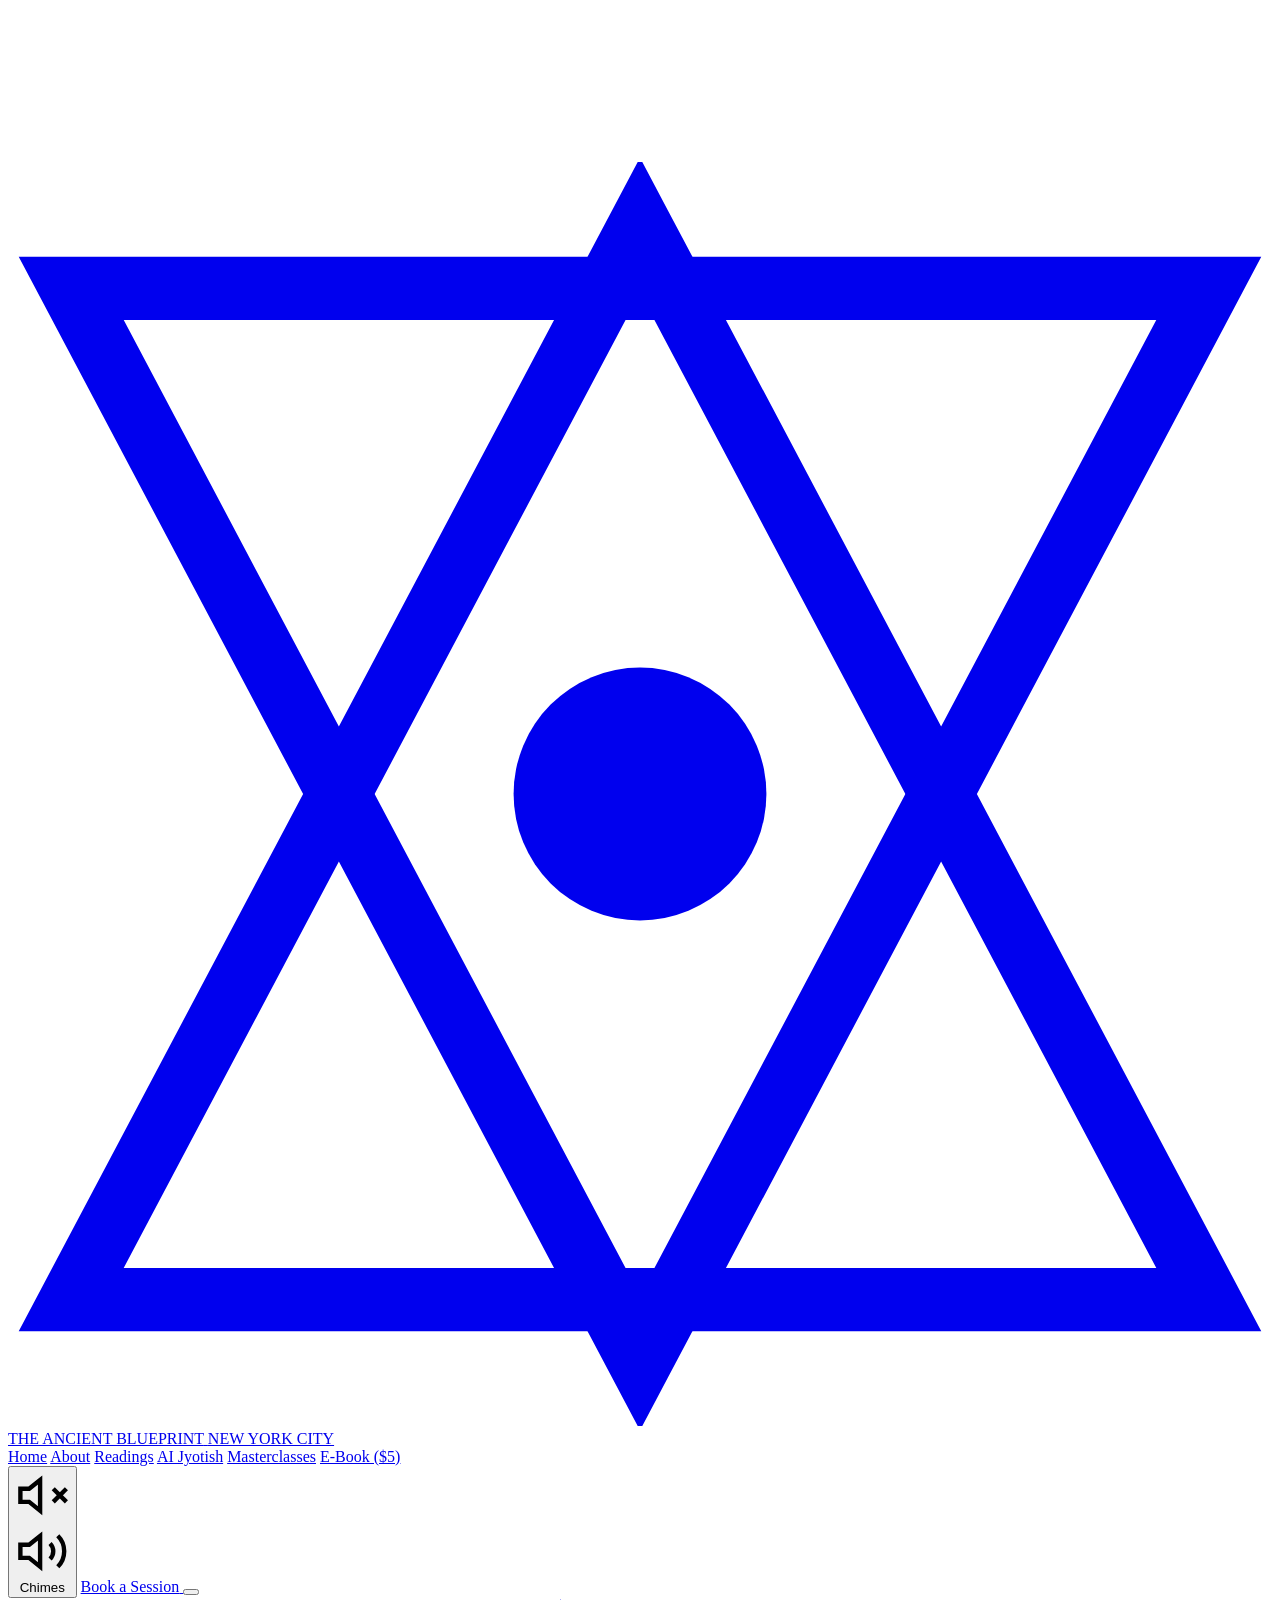
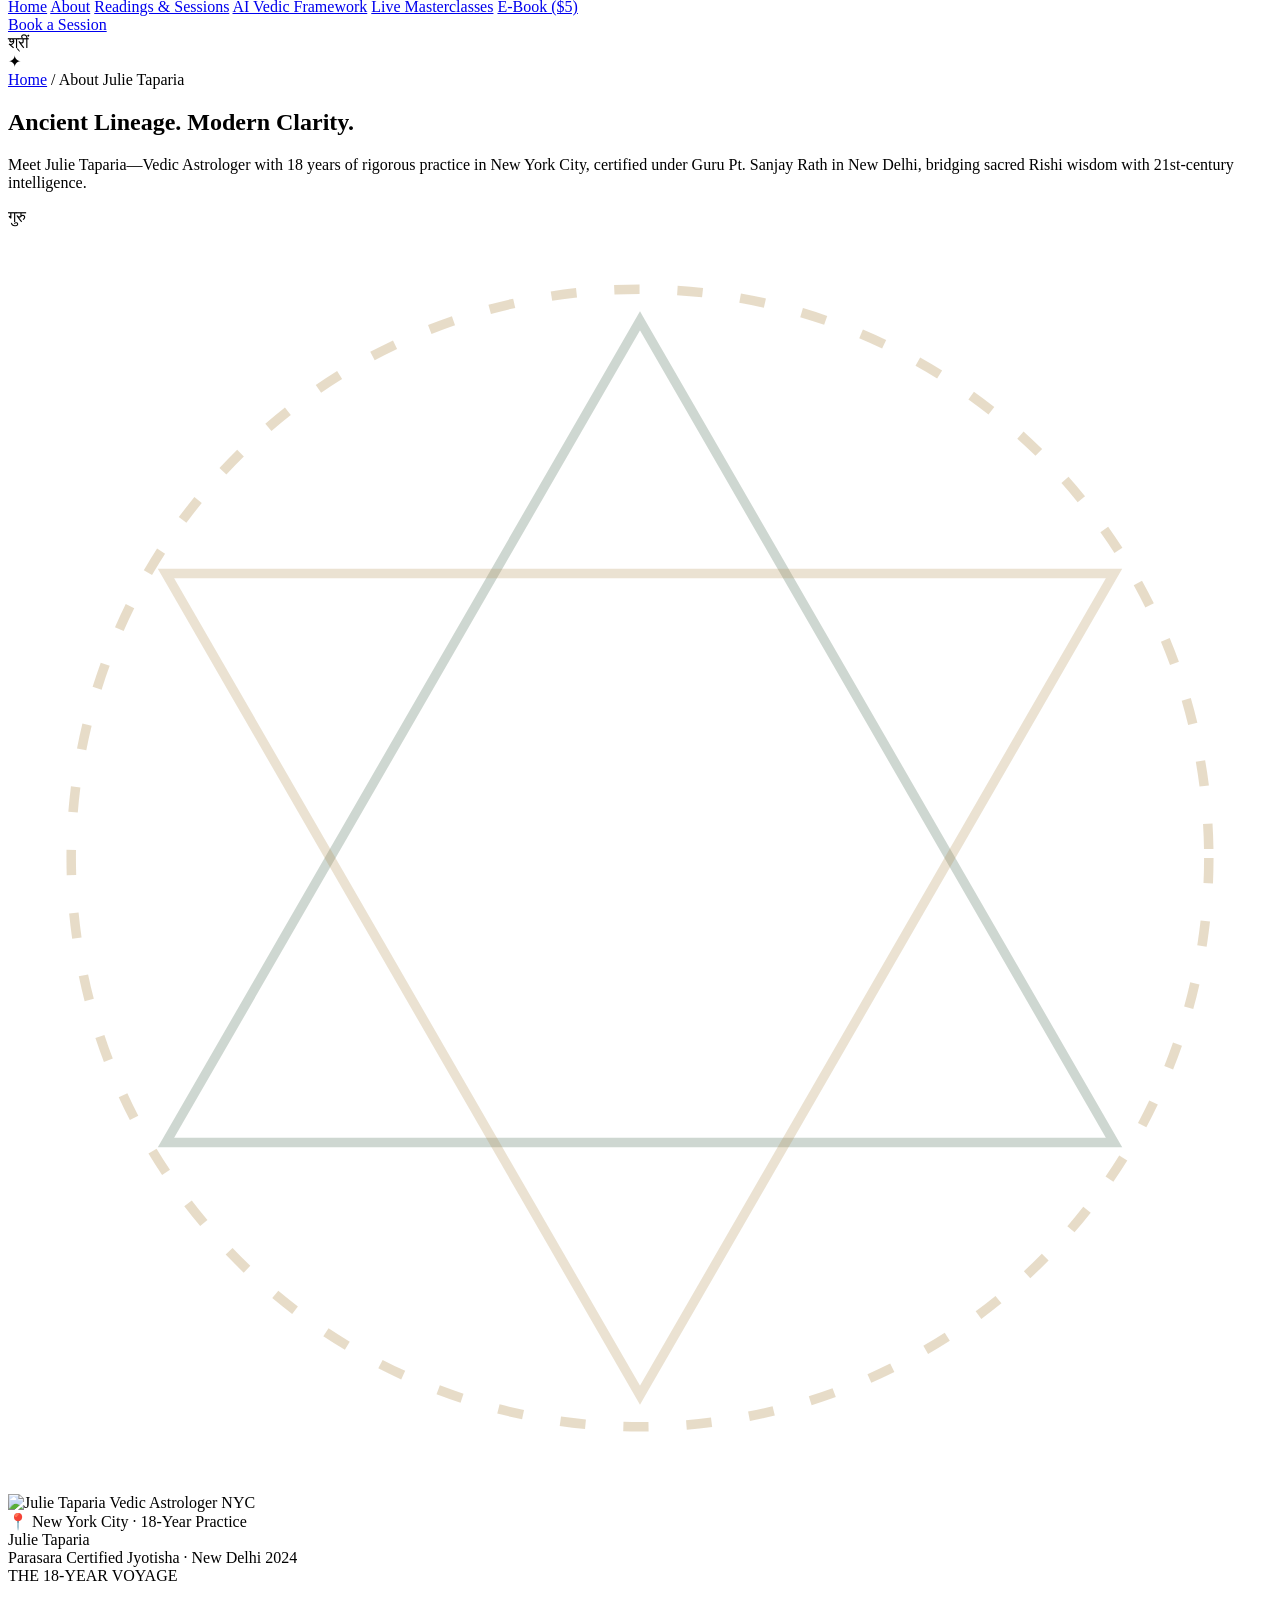
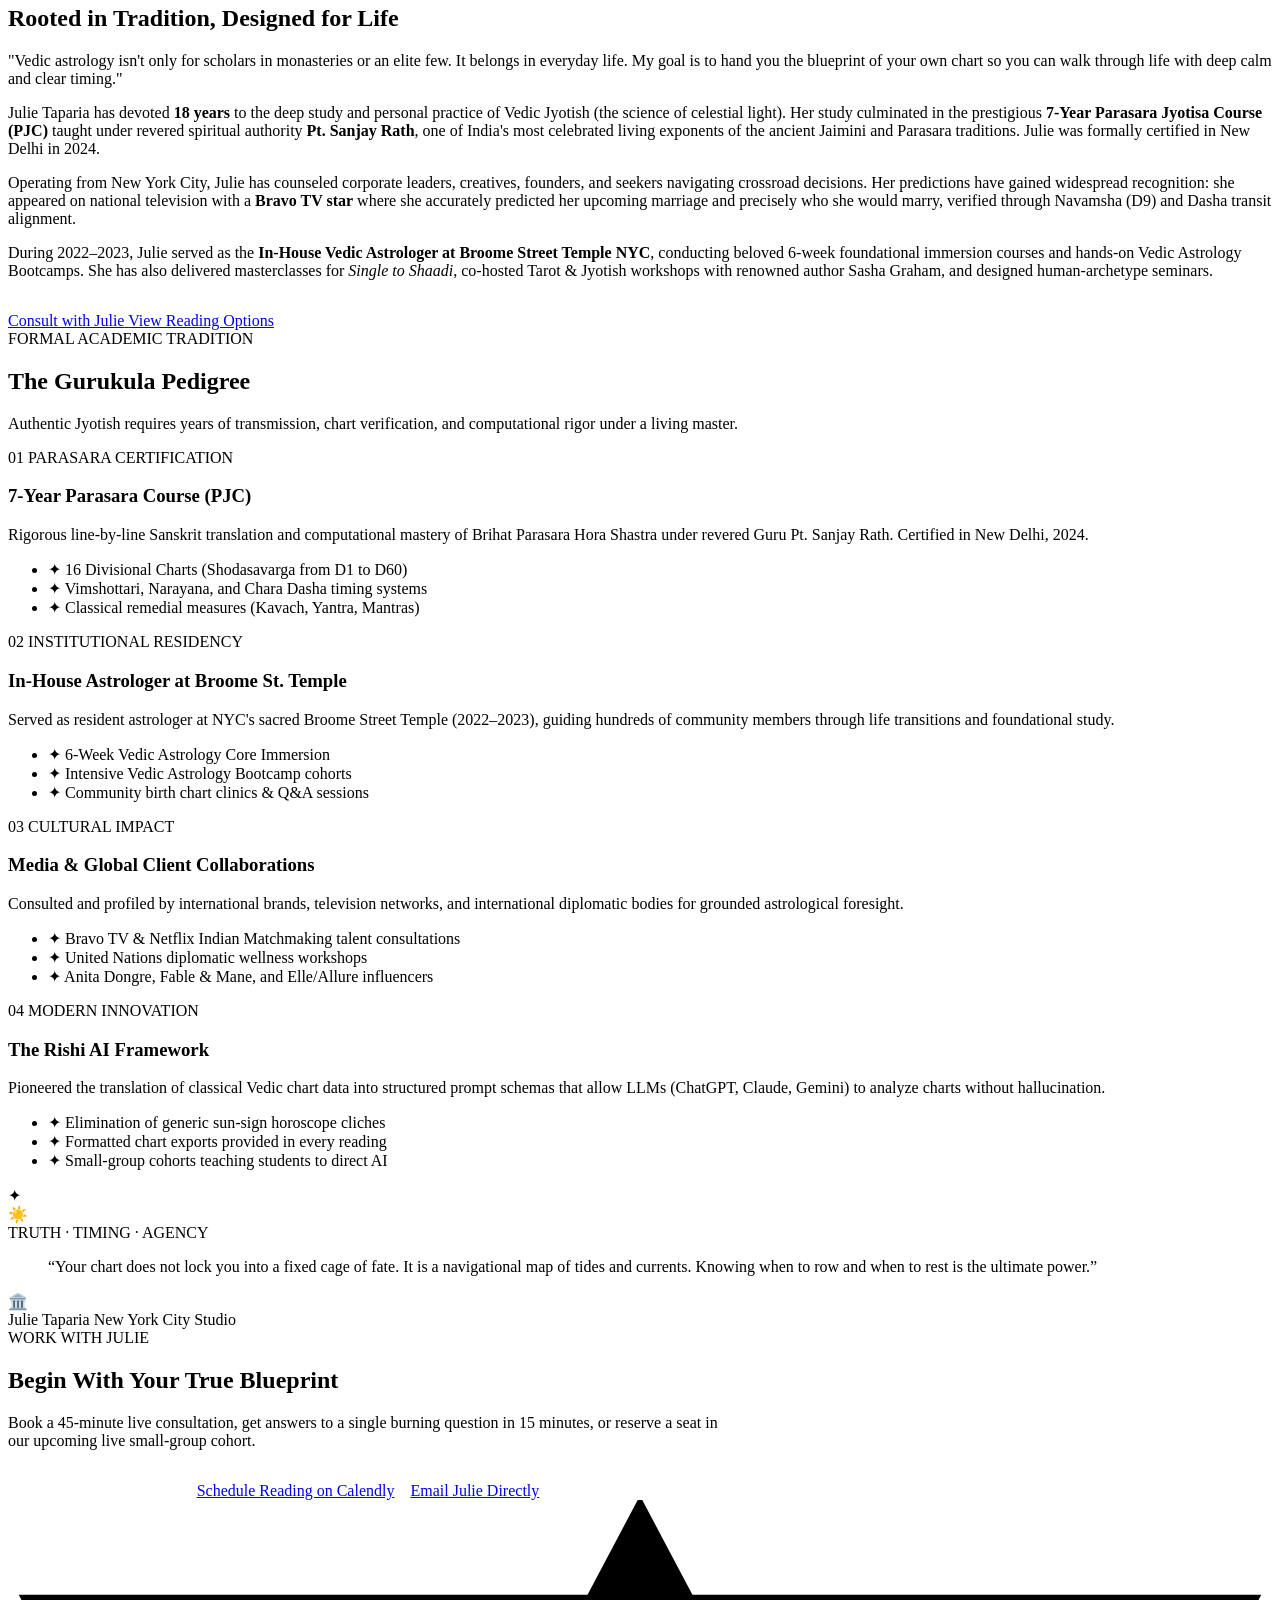
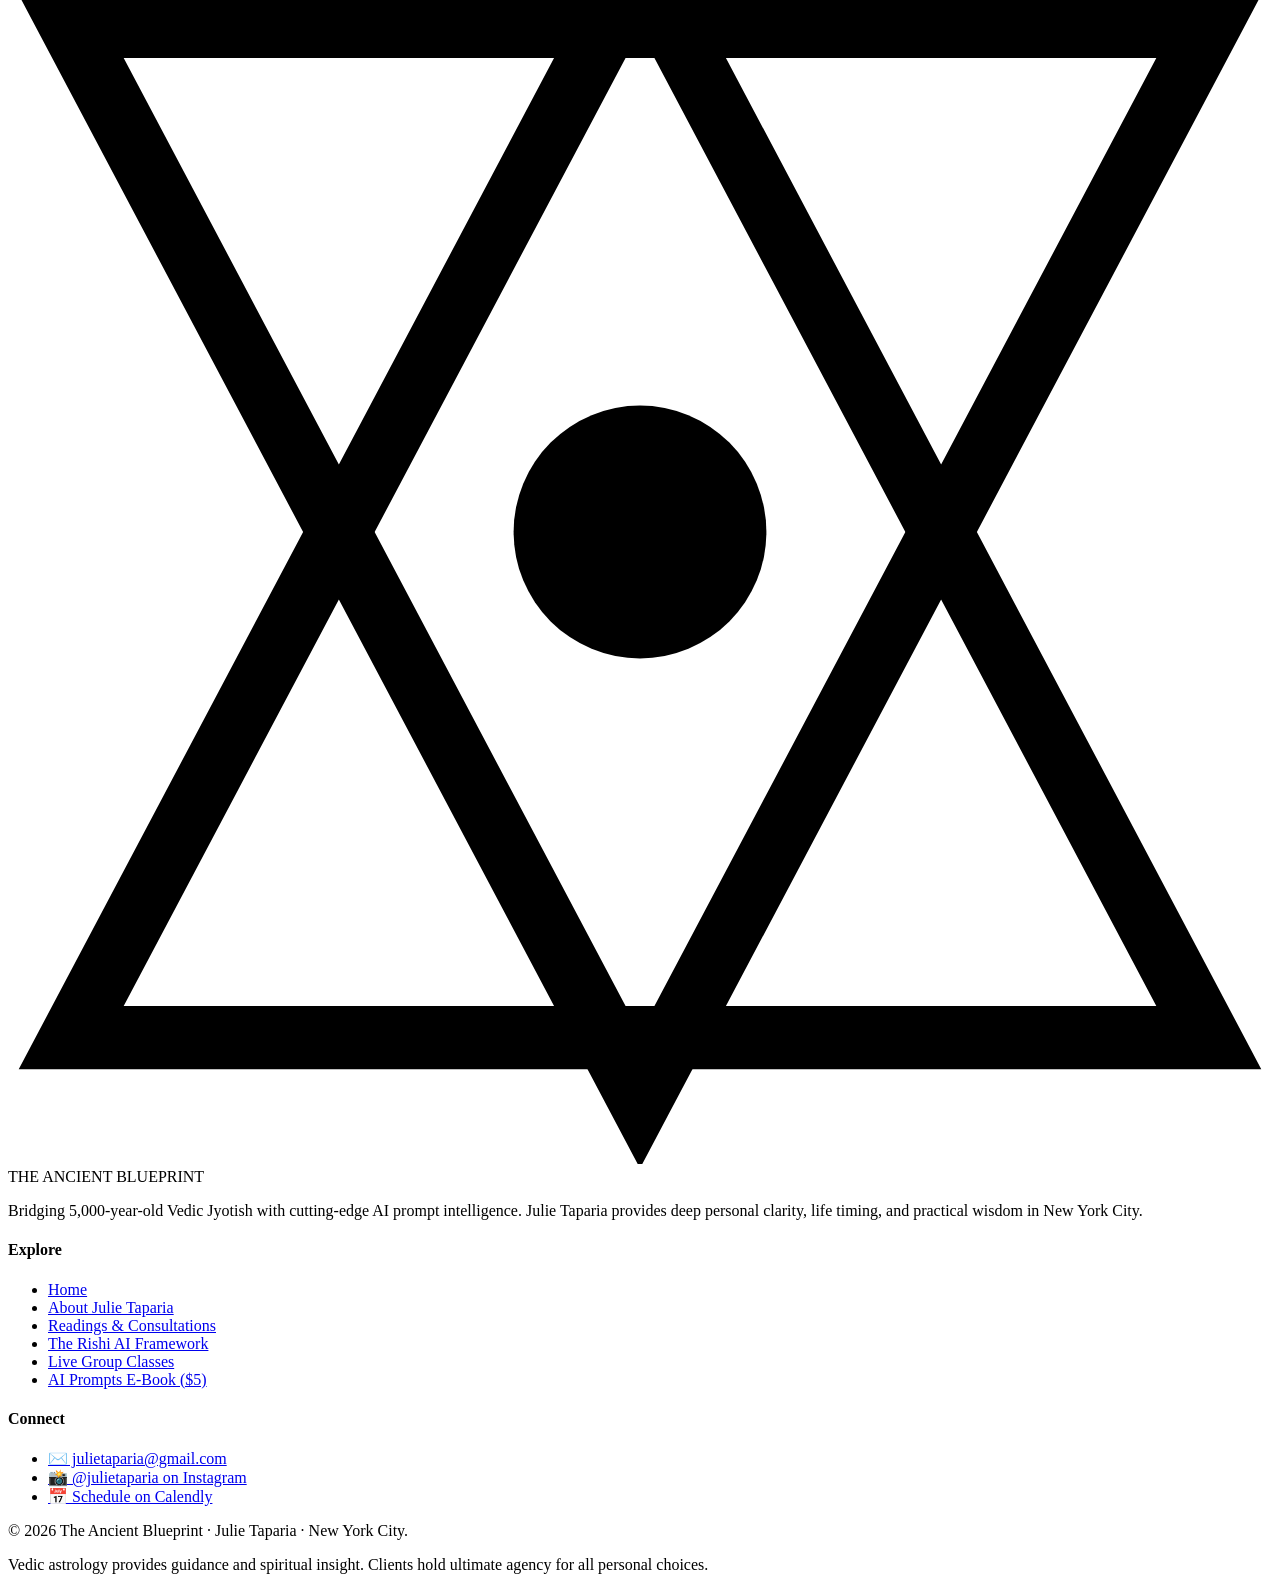
==== about.html @ 0a76c608 "Add files via upload" ====
<!DOCTYPE html>
<html lang="en" class="theme-light">
<head>
  <meta charset="UTF-8">
  <meta name="viewport" content="width=device-width, initial-scale=1.0">
  <title>About Julie Taparia | 18 Years of Vedic Astrology in NYC · The Ancient Blueprint</title>
  <meta name="description" content="Meet Julie Taparia, NYC Vedic Astrologer with 18 years of study, certified in Pt. Sanjay Rath's 7-year Parasara tradition in New Delhi. Consultant to Bravo TV, Netflix, and UN leaders.">
  <link rel="canonical" href="https://www.theancientblueprint.com/about.html">

  <!-- OpenGraph -->
  <meta property="og:title" content="About Julie Taparia · Vedic Astrologer NYC">
  <meta property="og:description" content="18 years of Vedic Astrology practice. Studied Pt. Sanjay Rath Parasara course, featured on Bravo TV, Netflix, and United Nations.">
  <meta property="og:image" content="assets/images/julie-taparia.jpg">

  <!-- Google Fonts -->
  <link rel="preconnect" href="https://fonts.googleapis.com">
  <link rel="preconnect" href="https://fonts.gstatic.com" crossorigin>
  <link href="https://fonts.googleapis.com/css2?family=Cinzel:wght@400;600;700;800;900&family=Plus+Jakarta+Sans:wght@300;400;500;600;700;800&family=Playfair+Display:ital,wght@0,400;0,600;0,700;1,400;1,600&display=swap" rel="stylesheet">

  <!-- Stylesheets -->
  <link rel="stylesheet" href="assets/css/style.css">
  <link rel="icon" type="image/svg+xml" href="data:image/svg+xml,<svg xmlns='http://www.w3.org/2000/svg' viewBox='0 0 100 100'><circle cx='50' cy='50' r='48' fill='%233d6049'/><polygon points='50,15 80,75 20,75' fill='none' stroke='%23d4af37' stroke-width='4'/><polygon points='50,85 80,25 20,25' fill='none' stroke='%23f8f6f0' stroke-width='4'/></svg>">
</head>
<body class="page-about">

  <!-- Background Canvas -->
  <canvas id="celestialCanvas" class="celestial-canvas" aria-hidden="true"></canvas>

  <!-- Navigation Header -->
  <header class="site-header" id="siteHeader">
    <div class="header-container">
      <a href="index.html" class="brand-logo" aria-label="The Ancient Blueprint Home">
        <div class="brand-symbol">
          <svg viewBox="0 0 40 40" class="logo-yantra-svg">
            <polygon points="20,2 38,36 2,36" fill="none" stroke="currentColor" stroke-width="2"/>
            <polygon points="20,38 38,4 2,4" fill="none" stroke="currentColor" stroke-width="2"/>
            <circle cx="20" cy="20" r="4" fill="currentColor"/>
          </svg>
        </div>
        <div class="brand-text">
          <span class="brand-title">THE ANCIENT BLUEPRINT</span>
          <span class="brand-location">NEW YORK CITY</span>
        </div>
      </a>

      <!-- Desktop Navigation Menu -->
      <nav class="nav-menu" id="navMenu">
        <a href="index.html" class="nav-link">Home</a>
        <a href="about.html" class="nav-link active">About</a>
        <a href="readings.html" class="nav-link">Readings</a>
        <a href="ai-jyotish.html" class="nav-link">AI Jyotish</a>
        <a href="masterclass.html" class="nav-link">Masterclasses</a>
        <a href="ebook.html" class="nav-link">E-Book ($5)</a>
      </nav>

      <!-- Header Controls -->
      <div class="header-actions">
        <button class="sound-toggle-btn" id="soundToggle" title="Toggle Celestial Soundscape (432Hz)" aria-label="Toggle ambient sound">
          <svg class="sound-icon sound-off" viewBox="0 0 24 24" fill="none" stroke="currentColor" stroke-width="2">
            <polygon points="11 5 6 9 2 9 2 15 6 15 11 19 11 5"></polygon>
            <line x1="23" y1="9" x2="17" y2="15"></line>
            <line x1="17" y1="9" x2="23" y2="15"></line>
          </svg>
          <svg class="sound-icon sound-on" viewBox="0 0 24 24" fill="none" stroke="currentColor" stroke-width="2">
            <polygon points="11 5 6 9 2 9 2 15 6 15 11 19 11 5"></polygon>
            <path d="M19.07 4.93a10 10 0 0 1 0 14.14M15.54 8.46a5 5 0 0 1 0 7.07"></path>
          </svg>
          <span class="sound-label">Chimes</span>
        </button>

        <a href="https://calendly.com/julietaparia/30min" target="_blank" rel="noopener noreferrer" class="btn btn-primary btn-magnetic header-cta">
          <span>Book a Session</span>
        </a>

        <button class="mobile-menu-btn" id="mobileMenuBtn" aria-label="Toggle navigation menu">
          <span class="bar bar-1"></span>
          <span class="bar bar-2"></span>
          <span class="bar bar-3"></span>
        </button>
      </div>
    </div>
  </header>

  <!-- Mobile Drawer Menu -->
  <div class="mobile-drawer" id="mobileDrawer">
    <div class="mobile-drawer-content">
      <nav class="mobile-nav">
        <a href="index.html" class="mobile-nav-link">Home</a>
        <a href="about.html" class="mobile-nav-link active">About</a>
        <a href="readings.html" class="mobile-nav-link">Readings & Sessions</a>
        <a href="ai-jyotish.html" class="mobile-nav-link">AI Vedic Framework</a>
        <a href="masterclass.html" class="mobile-nav-link">Live Masterclasses</a>
        <a href="ebook.html" class="mobile-nav-link">E-Book ($5)</a>
      </nav>
      <div class="mobile-drawer-footer">
        <a href="https://calendly.com/julietaparia/30min" target="_blank" rel="noopener noreferrer" class="btn btn-primary btn-block">Book a Session</a>
      </div>
    </div>
  </div>

  <main id="mainContent">
    <!-- PAGE HERO BANNER -->
    <section class="page-hero">
      <div class="page-hero-bg" data-parallax-speed="-0.2"></div>
      <div class="parallax-floating-symbol sym-hero-1" data-parallax-speed="0.25" aria-hidden="true">श्रीं</div>
      <div class="parallax-floating-symbol sym-hero-3" data-parallax-speed="-0.22" aria-hidden="true">✦</div>

      <div class="container page-hero-content">
        <div class="breadcrumb-nav">
          <a href="index.html">Home</a>
          <span class="breadcrumb-sep">/</span>
          <span class="breadcrumb-current">About Julie Taparia</span>
        </div>
        <h1 class="page-hero-title">Ancient Lineage. <span class="gradient-text">Modern Clarity.</span></h1>
        <p class="page-hero-subtitle">
          Meet Julie Taparia—Vedic Astrologer with 18 years of rigorous practice in New York City, certified under Guru Pt. Sanjay Rath in New Delhi, bridging sacred Rishi wisdom with 21st-century intelligence.
        </p>
      </div>
    </section>

    <!-- DETAILED BIOGRAPHY & STORY SECTION -->
    <section class="section-padding" style="position: relative; overflow: hidden;">
      <div class="parallax-floating-symbol sym-philo-2" data-parallax-speed="-0.2" aria-hidden="true">गुरु</div>
      <div class="container">
        <div class="about-grid">
          <!-- Portrait with Parallax Depth -->
          <div class="about-visual reveal-on-scroll" data-delay="100" data-parallax-speed="0.05">
            <div class="sacred-geometry-aura" data-parallax-speed="-0.12" aria-hidden="true">
              <svg viewBox="0 0 200 200" width="100%" height="100%">
                <circle cx="100" cy="100" r="90" fill="none" stroke="rgba(176, 141, 75, 0.3)" stroke-width="1.5" stroke-dasharray="4 6"/>
                <polygon points="100,15 175,145 25,145" fill="none" stroke="rgba(61, 96, 73, 0.25)" stroke-width="1.5"/>
                <polygon points="100,185 175,55 25,55" fill="none" stroke="rgba(176, 141, 75, 0.25)" stroke-width="1.5"/>
              </svg>
            </div>
            <div class="portrait-card tilt-card">
              <div class="portrait-image-wrapper">
                <img src="assets/images/julie-taparia.jpg" alt="Julie Taparia Vedic Astrologer NYC" class="portrait-img">
                <div class="portrait-gradient-overlay"></div>
                <div class="portrait-badge">
                  <span class="portrait-badge-icon">📍</span>
                  <span>New York City · 18-Year Practice</span>
                </div>
              </div>
              <div class="portrait-caption">
                <div class="caption-name">Julie Taparia</div>
                <div class="caption-title">Parasara Certified Jyotisha · New Delhi 2024</div>
              </div>
            </div>
          </div>

          <!-- In-Depth Journey Narrative -->
          <div class="about-content reveal-on-scroll" data-delay="200" data-parallax-speed="-0.03">
            <span class="section-eyebrow">THE 18-YEAR VOYAGE</span>
            <h2 class="section-title">Rooted in Tradition, <span class="gradient-text">Designed for Life</span></h2>
            
            <div class="about-statement">
              "Vedic astrology isn't only for scholars in monasteries or an elite few. It belongs in everyday life. My goal is to hand you the blueprint of your own chart so you can walk through life with deep calm and clear timing."
            </div>

            <p class="about-paragraph">
              Julie Taparia has devoted <strong>18 years</strong> to the deep study and personal practice of Vedic Jyotish (the science of celestial light). Her study culminated in the prestigious <strong>7-Year Parasara Jyotisa Course (PJC)</strong> taught under revered spiritual authority <strong>Pt. Sanjay Rath</strong>, one of India's most celebrated living exponents of the ancient Jaimini and Parasara traditions. Julie was formally certified in New Delhi in 2024.
            </p>

            <p class="about-paragraph">
              Operating from New York City, Julie has counseled corporate leaders, creatives, founders, and seekers navigating crossroad decisions. Her predictions have gained widespread recognition: she appeared on national television with a <strong>Bravo TV star</strong> where she accurately predicted her upcoming marriage and precisely who she would marry, verified through Navamsha (D9) and Dasha transit alignment.
            </p>

            <p class="about-paragraph">
              During 2022–2023, Julie served as the <strong>In-House Vedic Astrologer at Broome Street Temple NYC</strong>, conducting beloved 6-week foundational immersion courses and hands-on Vedic Astrology Bootcamps. She has also delivered masterclasses for <em>Single to Shaadi</em>, co-hosted Tarot & Jyotish workshops with renowned author Sasha Graham, and designed human-archetype seminars.
            </p>

            <div class="about-actions" style="margin-top: 2rem;">
              <a href="https://calendly.com/julietaparia/30min" target="_blank" rel="noopener noreferrer" class="btn btn-primary btn-magnetic">
                <span>Consult with Julie</span>
              </a>
              <a href="readings.html" class="btn btn-glass">
                <span>View Reading Options</span>
              </a>
            </div>
          </div>
        </div>
      </div>
    </section>

    <!-- CREDENTIALS & PILLARS GRID -->
    <section class="section-padding" style="background: var(--bg-surface); border-top: 1px solid var(--green-border); border-bottom: 1px solid var(--green-border);">
      <div class="container">
        <div class="section-header text-center reveal-on-scroll">
          <span class="section-eyebrow">FORMAL ACADEMIC TRADITION</span>
          <h2 class="section-title">The Gurukula <span class="gradient-text">Pedigree</span></h2>
          <p class="section-subtitle">
            Authentic Jyotish requires years of transmission, chart verification, and computational rigor under a living master.
          </p>
        </div>

        <div class="curriculum-grid">
          <!-- Credential 1 -->
          <div class="module-card reveal-on-scroll" data-delay="100">
            <span class="module-num">01</span>
            <span class="module-tag">PARASARA CERTIFICATION</span>
            <h3 class="module-title">7-Year Parasara Course (PJC)</h3>
            <p class="module-desc">
              Rigorous line-by-line Sanskrit translation and computational mastery of Brihat Parasara Hora Shastra under revered Guru Pt. Sanjay Rath. Certified in New Delhi, 2024.
            </p>
            <ul class="module-lessons">
              <li><span class="lesson-bullet">✦</span> 16 Divisional Charts (Shodasavarga from D1 to D60)</li>
              <li><span class="lesson-bullet">✦</span> Vimshottari, Narayana, and Chara Dasha timing systems</li>
              <li><span class="lesson-bullet">✦</span> Classical remedial measures (Kavach, Yantra, Mantras)</li>
            </ul>
          </div>

          <!-- Credential 2 -->
          <div class="module-card reveal-on-scroll" data-delay="200">
            <span class="module-num">02</span>
            <span class="module-tag">INSTITUTIONAL RESIDENCY</span>
            <h3 class="module-title">In-House Astrologer at Broome St. Temple</h3>
            <p class="module-desc">
              Served as resident astrologer at NYC's sacred Broome Street Temple (2022–2023), guiding hundreds of community members through life transitions and foundational study.
            </p>
            <ul class="module-lessons">
              <li><span class="lesson-bullet">✦</span> 6-Week Vedic Astrology Core Immersion</li>
              <li><span class="lesson-bullet">✦</span> Intensive Vedic Astrology Bootcamp cohorts</li>
              <li><span class="lesson-bullet">✦</span> Community birth chart clinics & Q&A sessions</li>
            </ul>
          </div>

          <!-- Credential 3 -->
          <div class="module-card reveal-on-scroll" data-delay="300">
            <span class="module-num">03</span>
            <span class="module-tag">CULTURAL IMPACT</span>
            <h3 class="module-title">Media & Global Client Collaborations</h3>
            <p class="module-desc">
              Consulted and profiled by international brands, television networks, and international diplomatic bodies for grounded astrological foresight.
            </p>
            <ul class="module-lessons">
              <li><span class="lesson-bullet">✦</span> Bravo TV & Netflix Indian Matchmaking talent consultations</li>
              <li><span class="lesson-bullet">✦</span> United Nations diplomatic wellness workshops</li>
              <li><span class="lesson-bullet">✦</span> Anita Dongre, Fable & Mane, and Elle/Allure influencers</li>
            </ul>
          </div>

          <!-- Credential 4 -->
          <div class="module-card reveal-on-scroll" data-delay="400">
            <span class="module-num">04</span>
            <span class="module-tag">MODERN INNOVATION</span>
            <h3 class="module-title">The Rishi AI Framework</h3>
            <p class="module-desc">
              Pioneered the translation of classical Vedic chart data into structured prompt schemas that allow LLMs (ChatGPT, Claude, Gemini) to analyze charts without hallucination.
            </p>
            <ul class="module-lessons">
              <li><span class="lesson-bullet">✦</span> Elimination of generic sun-sign horoscope cliches</li>
              <li><span class="lesson-bullet">✦</span> Formatted chart exports provided in every reading</li>
              <li><span class="lesson-bullet">✦</span> Small-group cohorts teaching students to direct AI</li>
            </ul>
          </div>
        </div>
      </div>
    </section>

    <!-- IMMERSIVE QUOTE HORIZON -->
    <section class="parallax-quote-section">
      <div class="parallax-quote-bg" data-parallax-speed="-0.25"></div>
      <div class="parallax-quote-overlay"></div>
      <div class="parallax-floating-symbol sym-quote-1" data-parallax-speed="0.3" aria-hidden="true">✦</div>
      <div class="parallax-floating-symbol sym-quote-3" data-parallax-speed="0.4" aria-hidden="true">☀️</div>

      <div class="container parallax-quote-container">
        <div class="parallax-quote-content is-revealed" data-parallax-speed="0.08">
          <div class="parallax-symbol-header">
            <span class="sacred-mantra">TRUTH · TIMING · AGENCY</span>
          </div>
          <blockquote class="parallax-blockquote">
            “Your chart does not lock you into a fixed cage of fate. It is a navigational map of tides and currents. Knowing when to row and when to rest is the ultimate power.”
          </blockquote>
          <div class="parallax-quote-author">
            <div class="author-avatar-gold">🏛️</div>
            <div class="author-info-group">
              <span class="author-name">Julie Taparia</span>
              <span class="author-meta">New York City Studio</span>
            </div>
          </div>
        </div>
      </div>
    </section>

    <!-- READY TO CONNECT CTA BANNER -->
    <section class="section-padding text-center">
      <div class="container" style="max-width: 720px;">
        <span class="section-eyebrow">WORK WITH JULIE</span>
        <h2 class="section-title">Begin With Your <span class="gradient-text">True Blueprint</span></h2>
        <p class="section-subtitle">
          Book a 45-minute live consultation, get answers to a single burning question in 15 minutes, or reserve a seat in our upcoming live small-group cohort.
        </p>
        <div style="display: flex; gap: 1rem; justify-content: center; flex-wrap: wrap; margin-top: 2rem;">
          <a href="https://calendly.com/julietaparia/30min" target="_blank" rel="noopener noreferrer" class="btn btn-primary btn-magnetic">
            <span>Schedule Reading on Calendly</span>
          </a>
          <a href="mailto:julietaparia@gmail.com?subject=Question%20for%20Julie" class="btn btn-glass">
            <span>Email Julie Directly</span>
          </a>
        </div>
      </div>
    </section>
  </main>

  <!-- LUXURY FOOTER -->
  <footer class="site-footer">
    <div class="container">
      <div class="footer-top">
        <div class="footer-col brand-col">
          <div class="footer-brand-header">
            <div class="brand-symbol">
              <svg viewBox="0 0 40 40" class="logo-yantra-svg">
                <polygon points="20,2 38,36 2,36" fill="none" stroke="currentColor" stroke-width="2"/>
                <polygon points="20,38 38,4 2,4" fill="none" stroke="currentColor" stroke-width="2"/>
                <circle cx="20" cy="20" r="4" fill="currentColor"/>
              </svg>
            </div>
            <span class="footer-brand-title">THE ANCIENT BLUEPRINT</span>
          </div>
          <p class="footer-bio">
            Bridging 5,000-year-old Vedic Jyotish with cutting-edge AI prompt intelligence. Julie Taparia provides deep personal clarity, life timing, and practical wisdom in New York City.
          </p>
        </div>

        <div class="footer-col">
          <h4 class="footer-col-title">Explore</h4>
          <ul class="footer-nav-list">
            <li><a href="index.html">Home</a></li>
            <li><a href="about.html">About Julie Taparia</a></li>
            <li><a href="readings.html">Readings & Consultations</a></li>
            <li><a href="ai-jyotish.html">The Rishi AI Framework</a></li>
            <li><a href="masterclass.html">Live Group Classes</a></li>
            <li><a href="ebook.html">AI Prompts E-Book ($5)</a></li>
          </ul>
        </div>

        <div class="footer-col">
          <h4 class="footer-col-title">Connect</h4>
          <ul class="footer-contact-list">
            <li><a href="mailto:julietaparia@gmail.com" class="footer-contact-link"><span class="link-icon">✉️</span> julietaparia@gmail.com</a></li>
            <li><a href="https://www.instagram.com/julietaparia/" target="_blank" rel="noopener noreferrer" class="footer-contact-link"><span class="link-icon">📸</span> @julietaparia on Instagram</a></li>
            <li><a href="https://calendly.com/julietaparia/30min" target="_blank" rel="noopener noreferrer" class="footer-contact-link"><span class="link-icon">📅</span> Schedule on Calendly</a></li>
          </ul>
        </div>
      </div>

      <div class="footer-bottom">
        <p class="copyright">© 2026 The Ancient Blueprint · Julie Taparia · New York City.</p>
        <p class="disclaimer">Vedic astrology provides guidance and spiritual insight. Clients hold ultimate agency for all personal choices.</p>
      </div>
    </div>
  </footer>

  <script src="assets/js/main.js"></script>
</body>
</html>
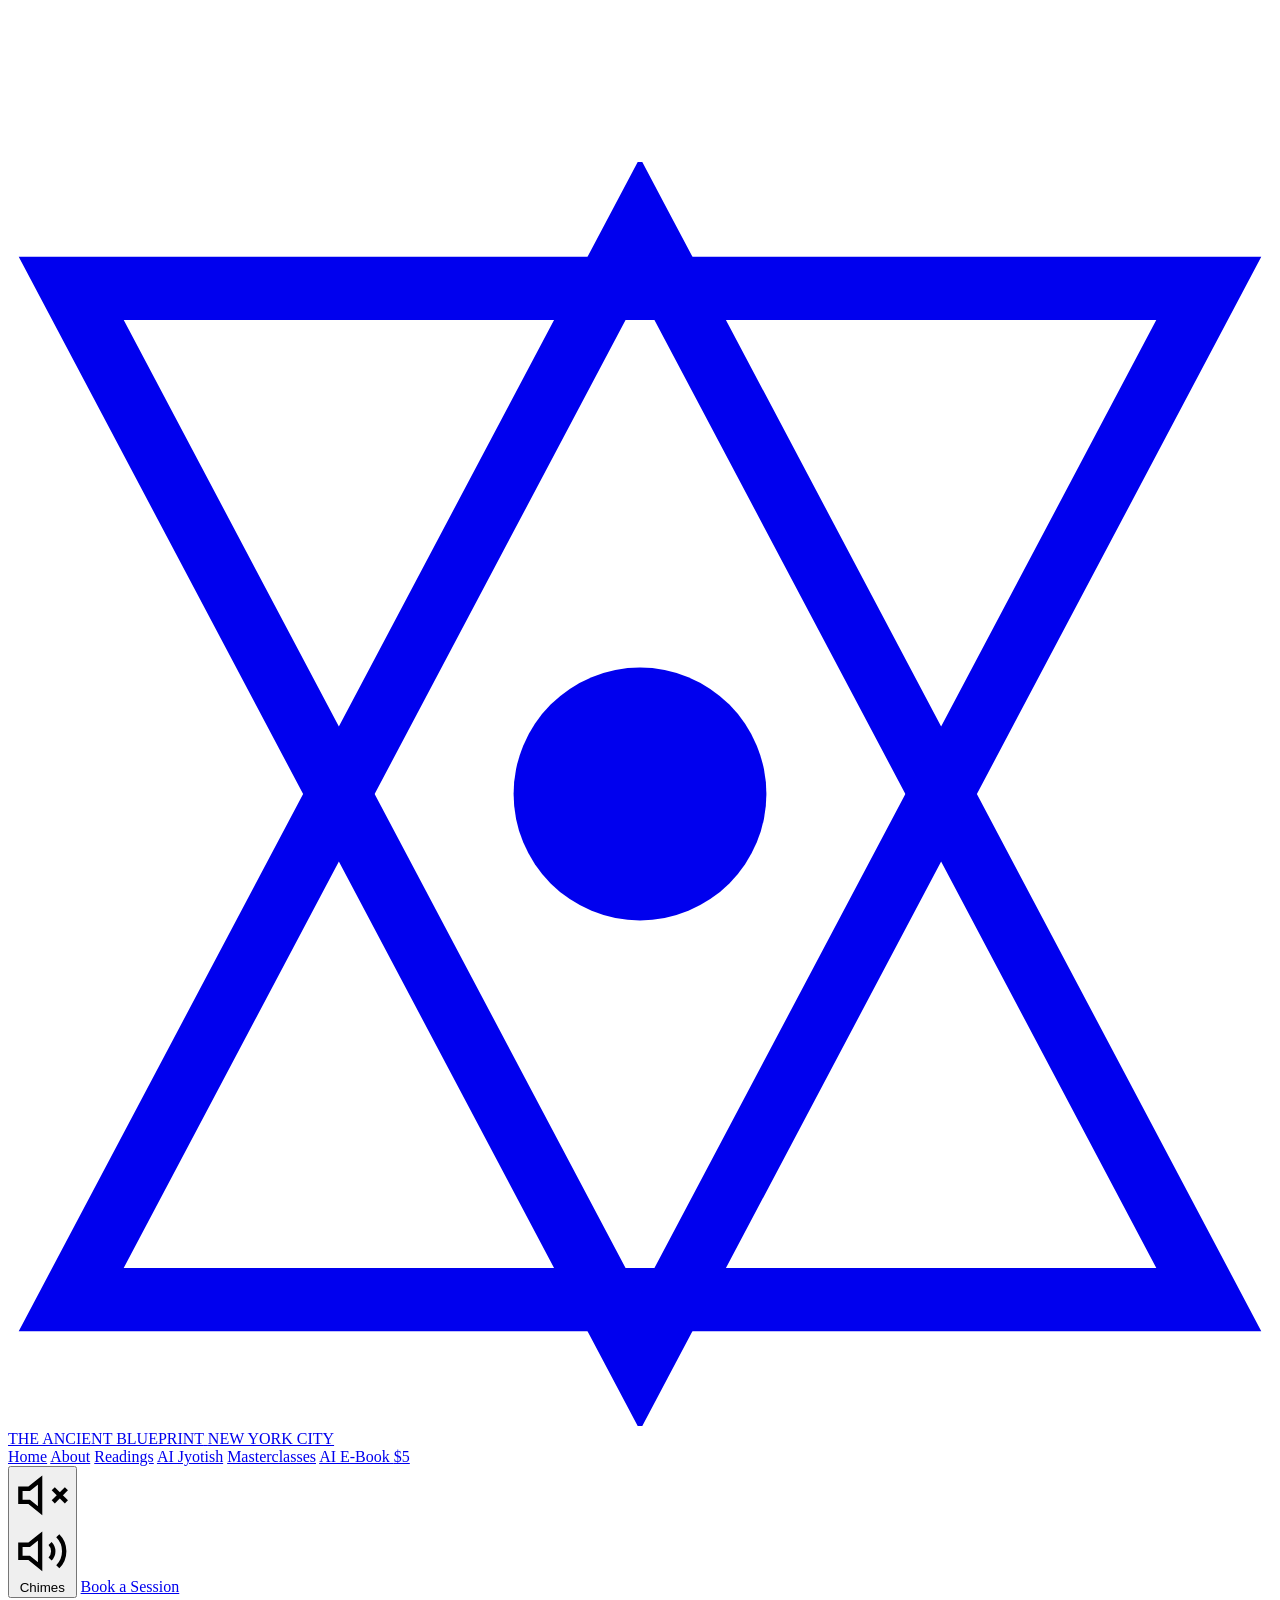
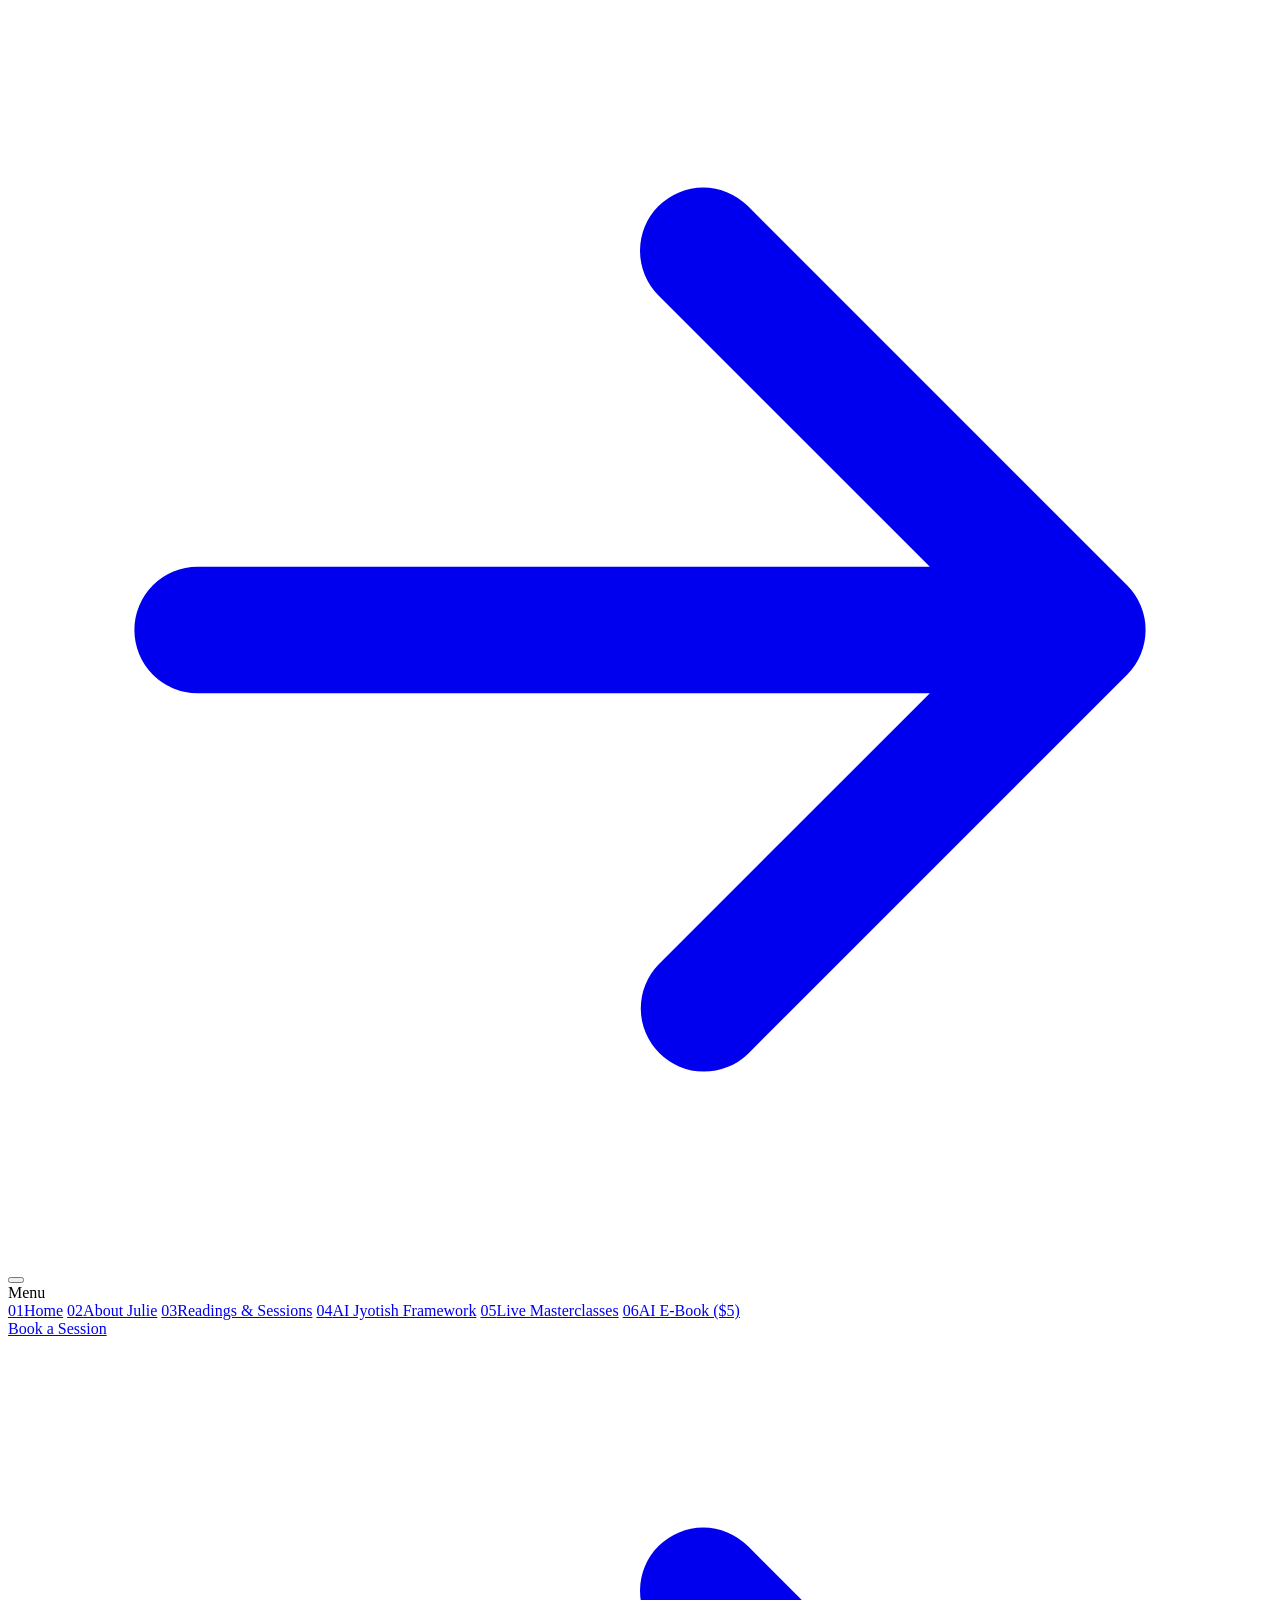
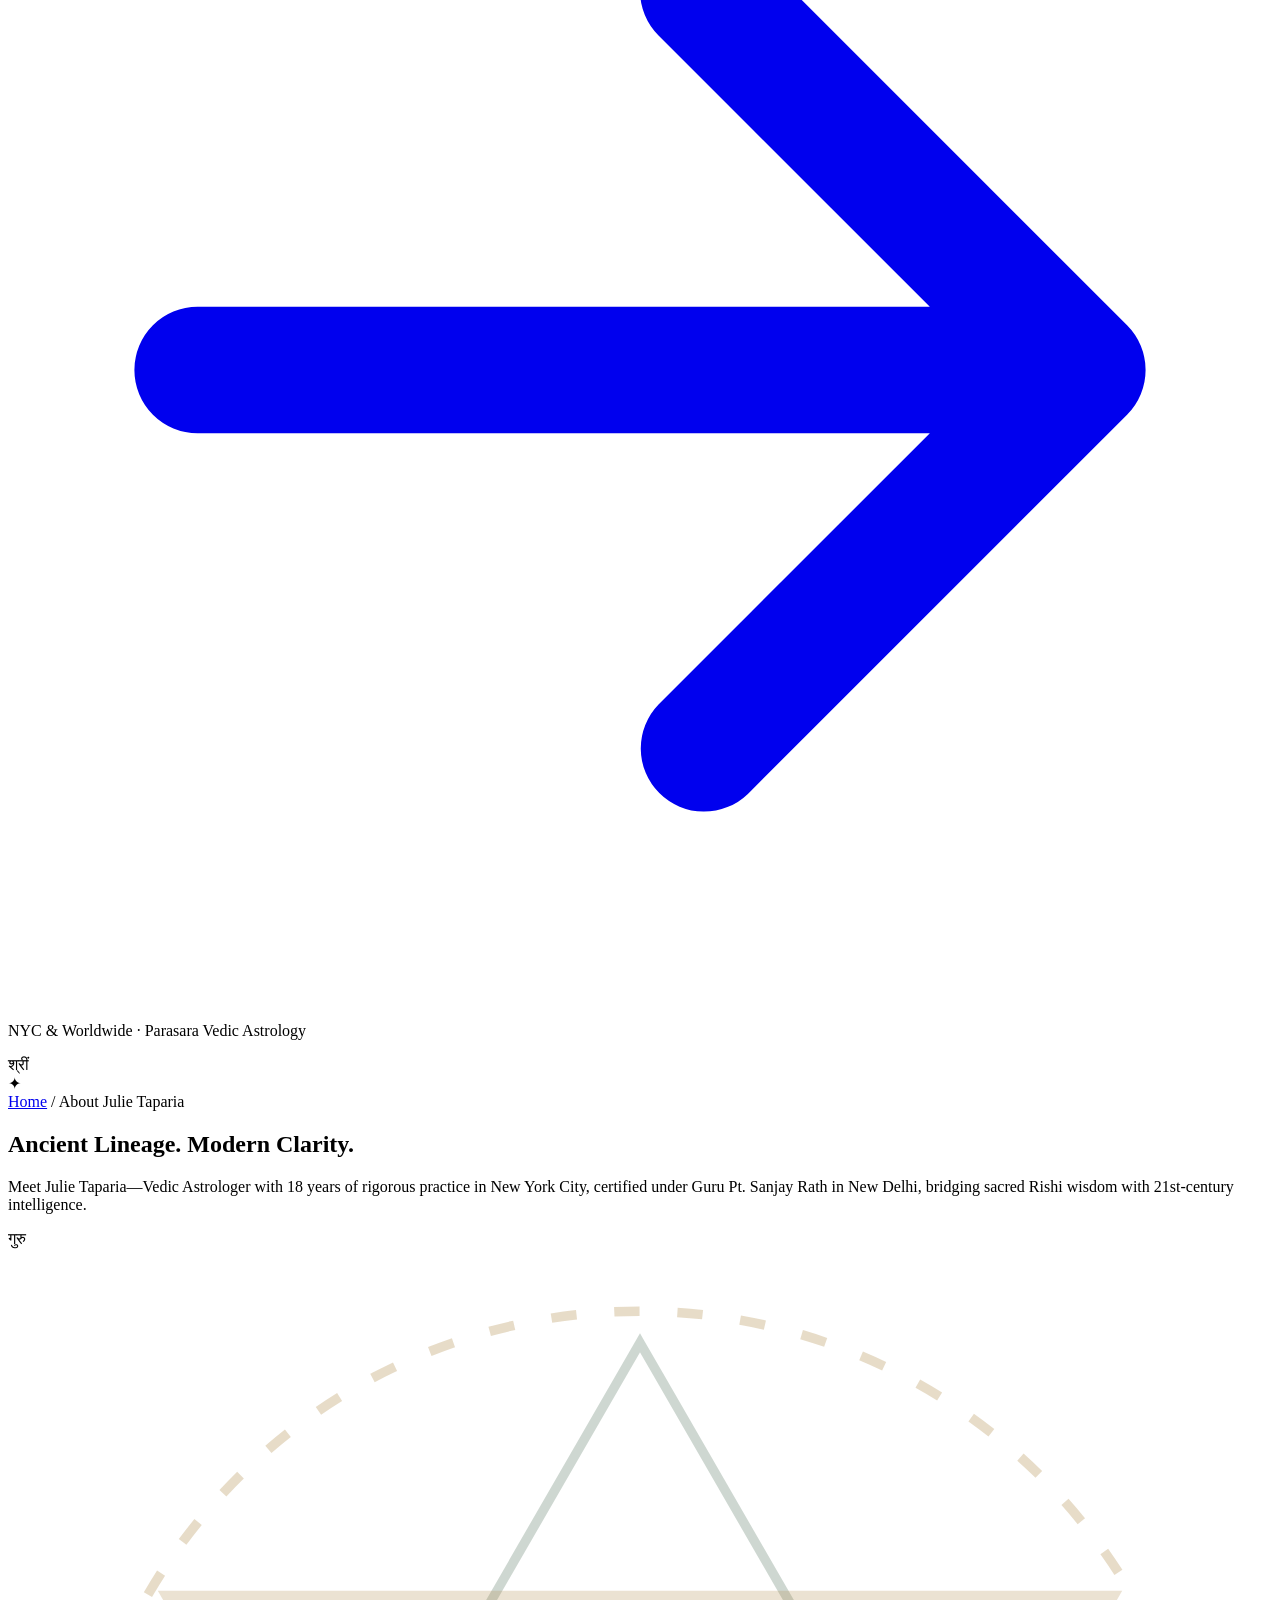
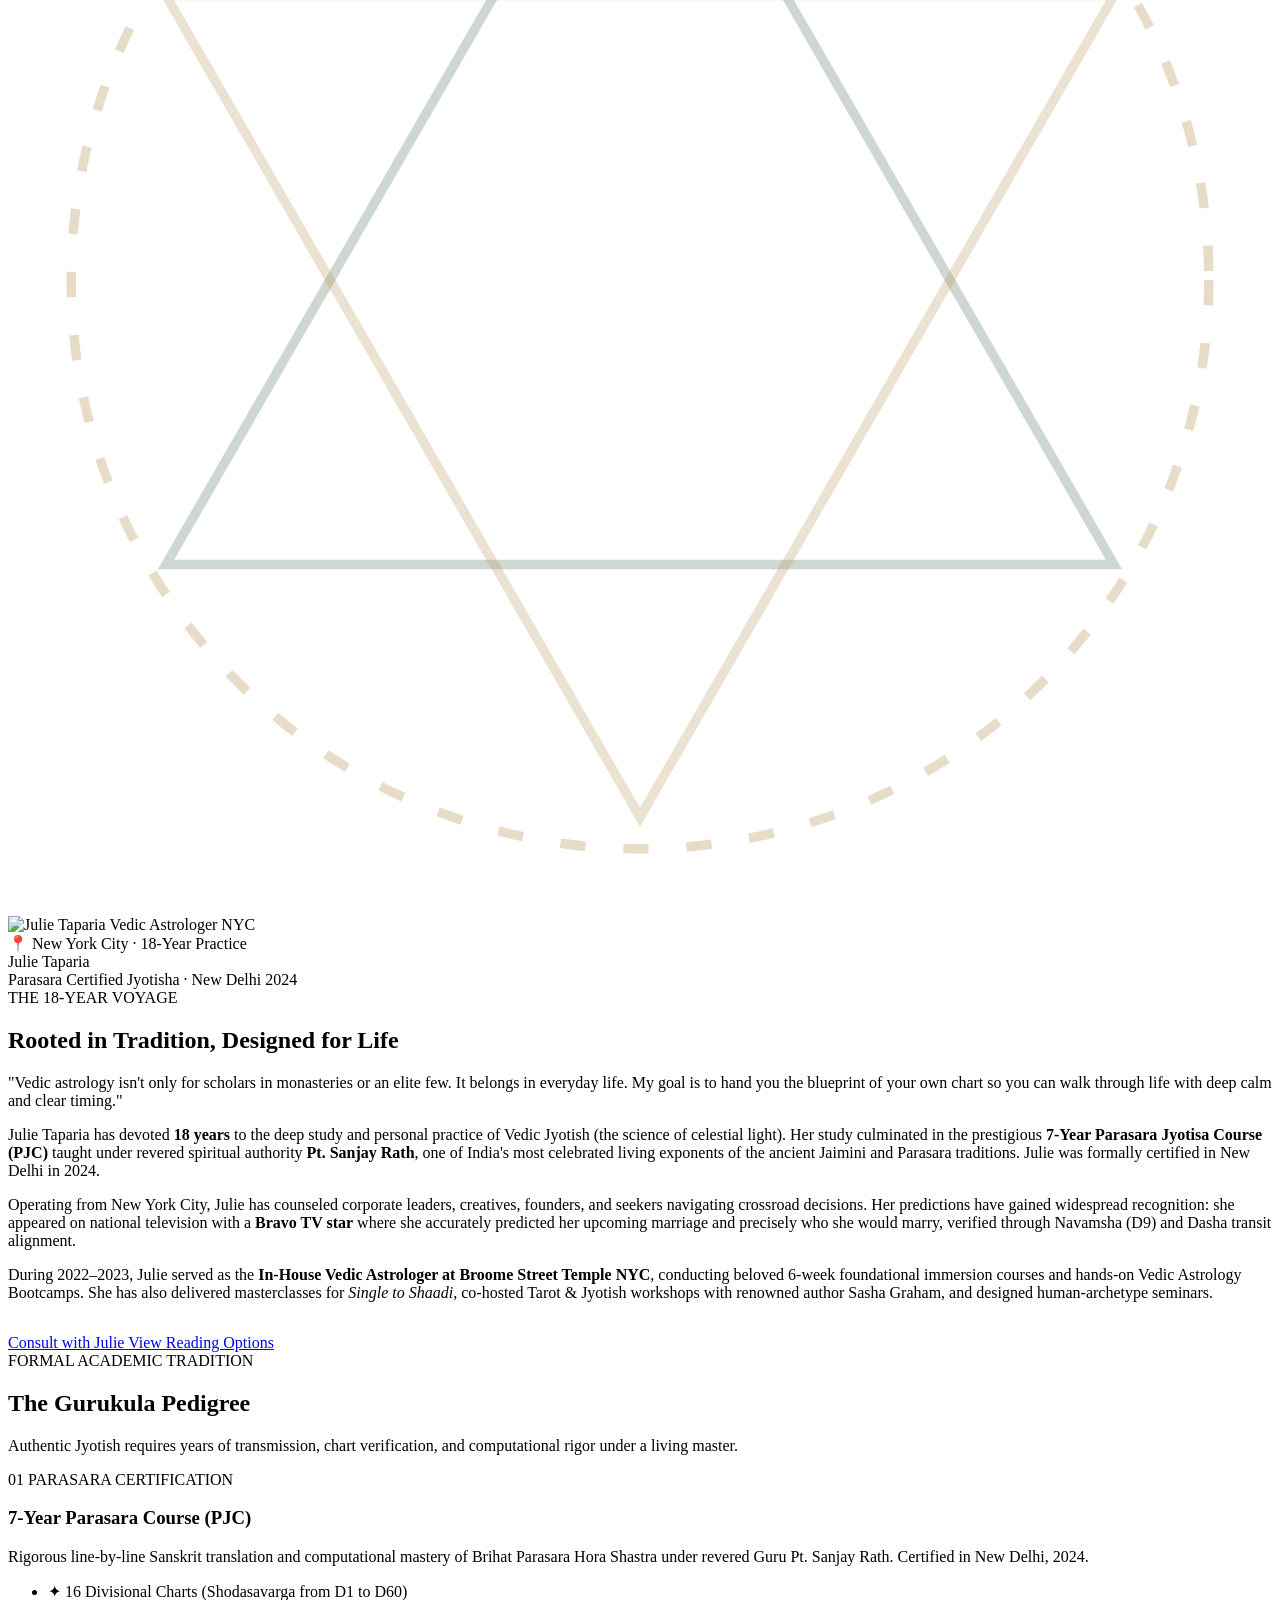
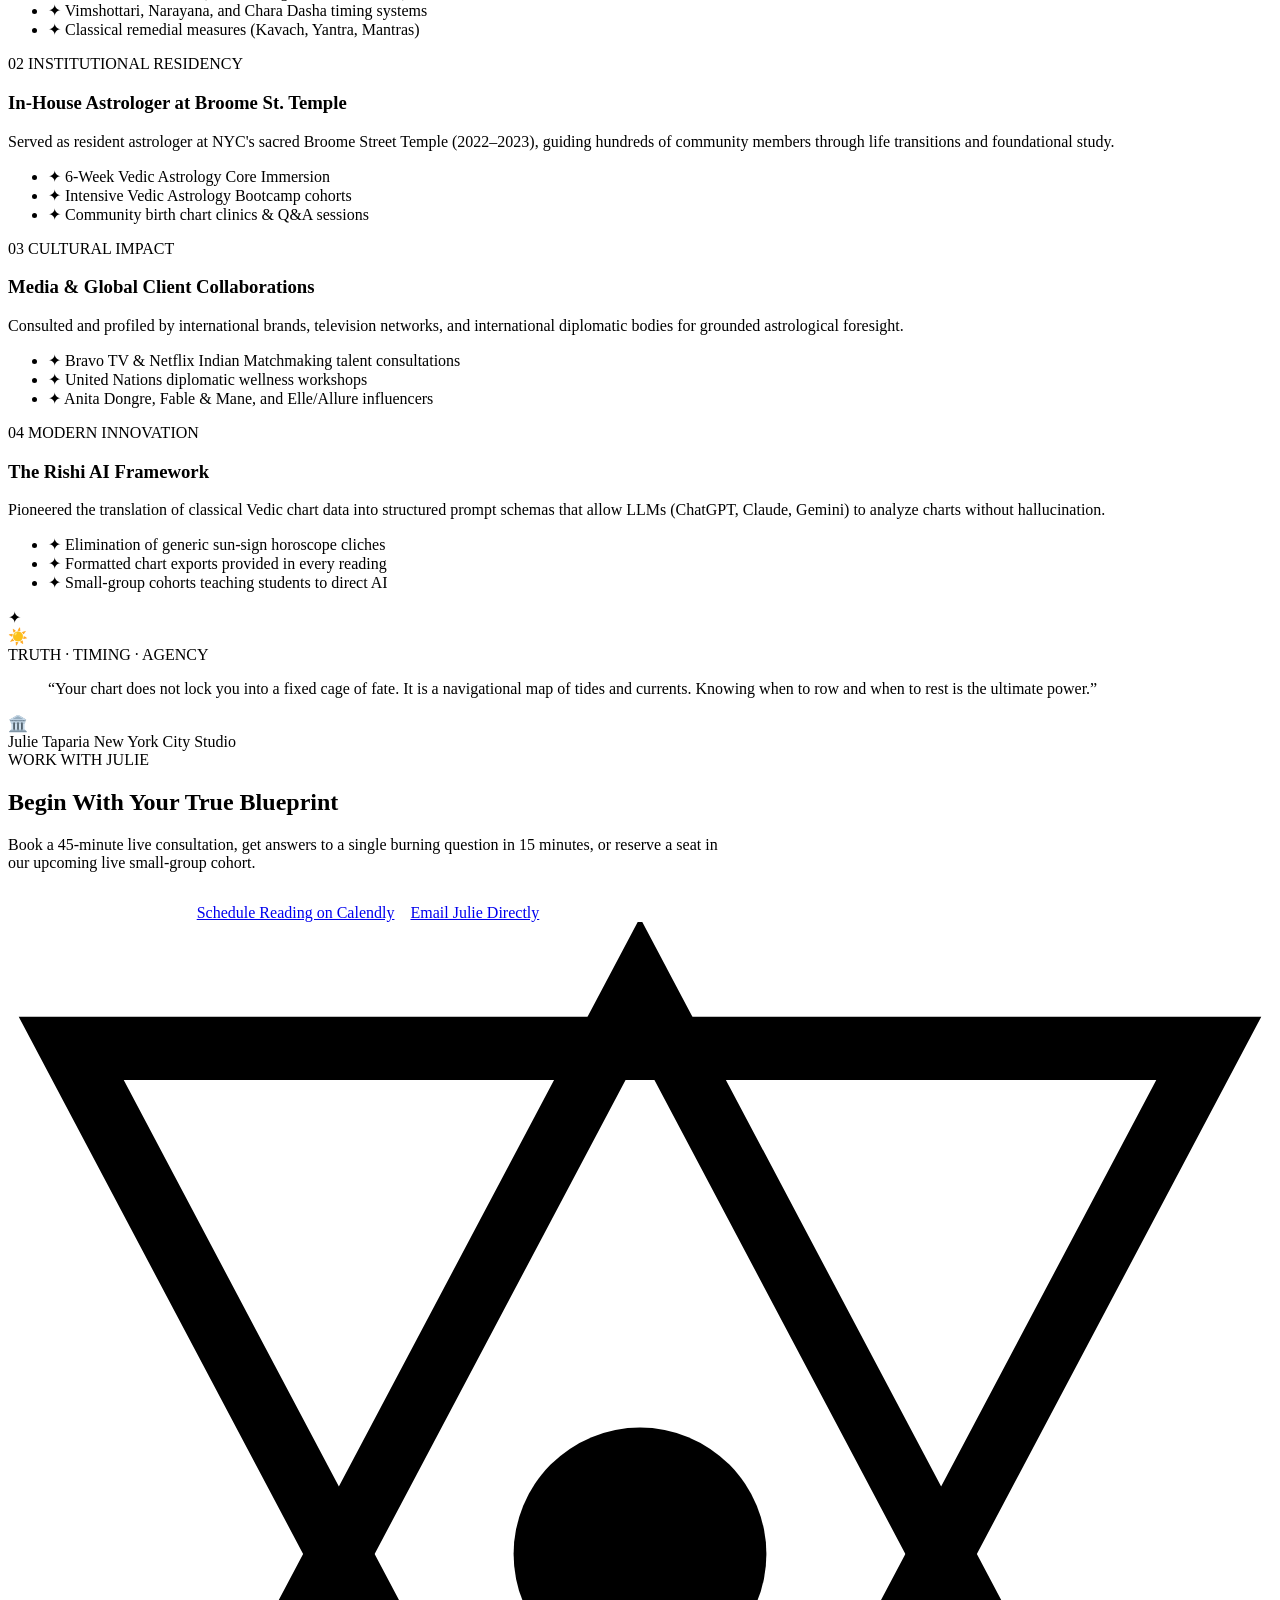
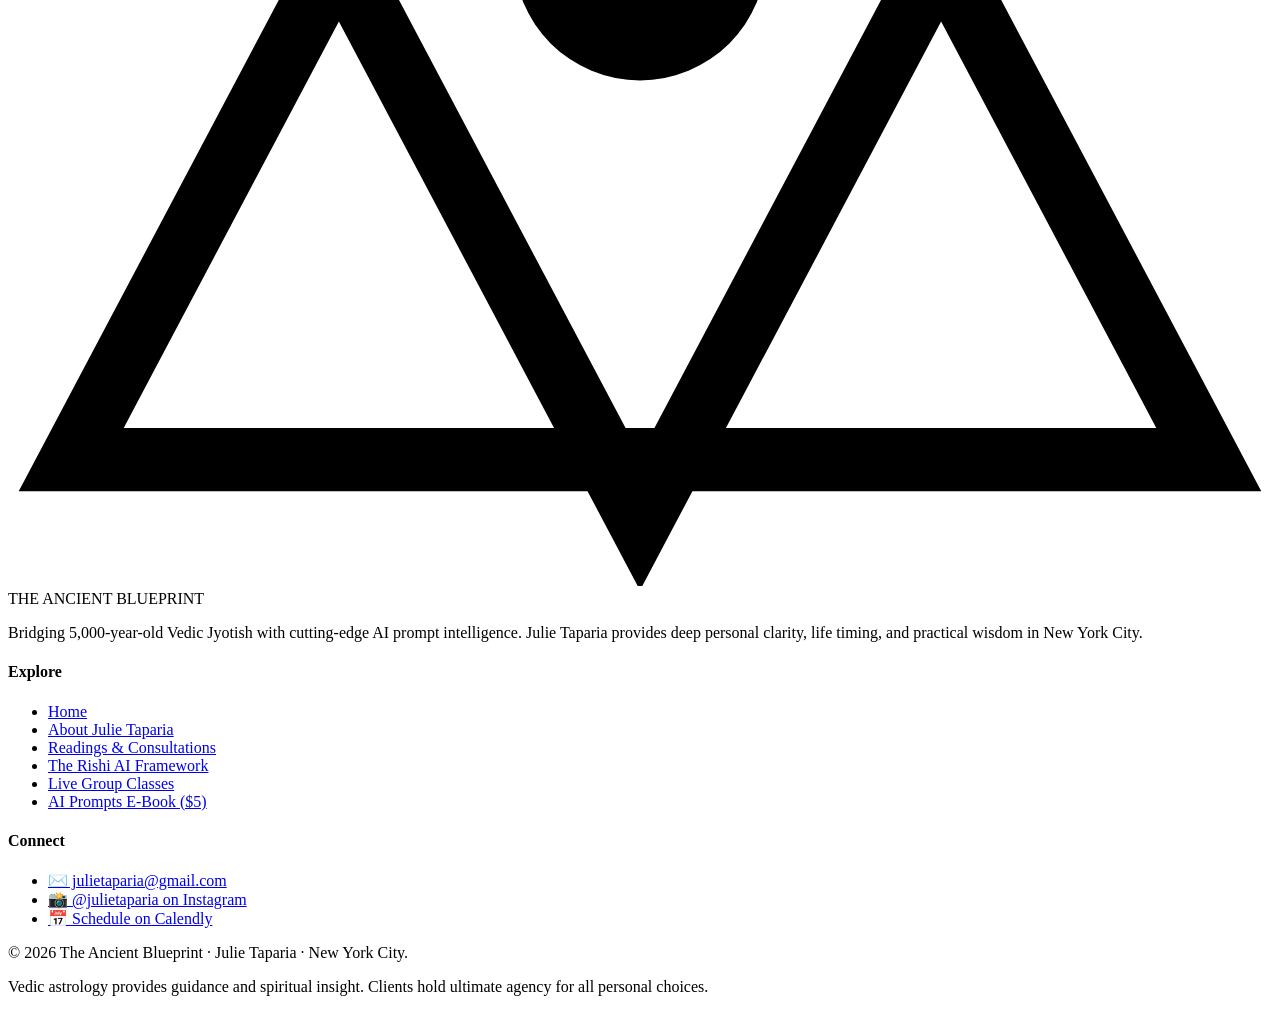
==== commit fff76757: "Add files via upload" ====
--- a/about.html
+++ b/about.html
@@ -44,13 +44,13 @@
       </a>
 
       <!-- Desktop Navigation Menu -->
-      <nav class="nav-menu" id="navMenu">
+      <nav class="nav-menu" id="navMenu" aria-label="Main Navigation">
         <a href="index.html" class="nav-link">Home</a>
         <a href="about.html" class="nav-link active">About</a>
         <a href="readings.html" class="nav-link">Readings</a>
         <a href="ai-jyotish.html" class="nav-link">AI Jyotish</a>
         <a href="masterclass.html" class="nav-link">Masterclasses</a>
-        <a href="ebook.html" class="nav-link">E-Book ($5)</a>
+        <a href="ebook.html" class="nav-link">AI E-Book <span class="nav-badge">$5</span></a>
       </nav>
 
       <!-- Header Controls -->
@@ -70,9 +70,12 @@
 
         <a href="https://calendly.com/julietaparia/30min" target="_blank" rel="noopener noreferrer" class="btn btn-primary btn-magnetic header-cta">
           <span>Book a Session</span>
+          <svg viewBox="0 0 20 20" fill="currentColor" class="btn-arrow-icon" aria-hidden="true">
+            <path fill-rule="evenodd" d="M10.293 3.293a1 1 0 011.414 0l6 6a1 1 0 010 1.414l-6 6a1 1 0 01-1.414-1.414L14.586 11H3a1 1 0 110-2h11.586l-4.293-4.293a1 1 0 010-1.414z" clip-rule="evenodd"/>
+          </svg>
         </a>
 
-        <button class="mobile-menu-btn" id="mobileMenuBtn" aria-label="Toggle navigation menu">
+        <button class="mobile-menu-btn" id="mobileMenuBtn" aria-label="Toggle navigation menu" aria-expanded="false">
           <span class="bar bar-1"></span>
           <span class="bar bar-2"></span>
           <span class="bar bar-3"></span>
@@ -81,19 +84,29 @@
     </div>
   </header>
 
+  <!-- Mobile Drawer Backdrop -->
+  <div class="drawer-backdrop" id="drawerBackdrop" aria-hidden="true"></div>
+
   <!-- Mobile Drawer Menu -->
-  <div class="mobile-drawer" id="mobileDrawer">
+  <div class="mobile-drawer" id="mobileDrawer" aria-label="Mobile Navigation">
+    <div class="mobile-drawer-header">
+      <span class="mobile-drawer-label">Menu</span>
+    </div>
     <div class="mobile-drawer-content">
       <nav class="mobile-nav">
-        <a href="index.html" class="mobile-nav-link">Home</a>
-        <a href="about.html" class="mobile-nav-link active">About</a>
-        <a href="readings.html" class="mobile-nav-link">Readings & Sessions</a>
-        <a href="ai-jyotish.html" class="mobile-nav-link">AI Vedic Framework</a>
-        <a href="masterclass.html" class="mobile-nav-link">Live Masterclasses</a>
-        <a href="ebook.html" class="mobile-nav-link">E-Book ($5)</a>
+        <a href="index.html" class="mobile-nav-link"><span class="nav-num">01</span><span>Home</span></a>
+        <a href="about.html" class="mobile-nav-link active"><span class="nav-num">02</span><span>About Julie</span></a>
+        <a href="readings.html" class="mobile-nav-link"><span class="nav-num">03</span><span>Readings & Sessions</span></a>
+        <a href="ai-jyotish.html" class="mobile-nav-link"><span class="nav-num">04</span><span>AI Jyotish Framework</span></a>
+        <a href="masterclass.html" class="mobile-nav-link"><span class="nav-num">05</span><span>Live Masterclasses</span></a>
+        <a href="ebook.html" class="mobile-nav-link"><span class="nav-num">06</span><span>AI E-Book ($5)</span></a>
       </nav>
       <div class="mobile-drawer-footer">
-        <a href="https://calendly.com/julietaparia/30min" target="_blank" rel="noopener noreferrer" class="btn btn-primary btn-block">Book a Session</a>
+        <a href="https://calendly.com/julietaparia/30min" target="_blank" rel="noopener noreferrer" class="btn btn-primary btn-block">
+          <span>Book a Session</span>
+          <svg viewBox="0 0 20 20" fill="currentColor" class="btn-arrow-icon" aria-hidden="true"><path fill-rule="evenodd" d="M10.293 3.293a1 1 0 011.414 0l6 6a1 1 0 010 1.414l-6 6a1 1 0 01-1.414-1.414L14.586 11H3a1 1 0 110-2h11.586l-4.293-4.293a1 1 0 010-1.414z" clip-rule="evenodd"/></svg>
+        </a>
+        <p class="mobile-contact-email">NYC & Worldwide · Parasara Vedic Astrology</p>
       </div>
     </div>
   </div>
@@ -134,7 +147,7 @@
             </div>
             <div class="portrait-card tilt-card">
               <div class="portrait-image-wrapper">
-                <img src="assets/images/julie-taparia.jpg" alt="Julie Taparia Vedic Astrologer NYC" class="portrait-img">
+                <img src="https://lightpink-salmon-970142.hostingersite.com/wp-content/uploads/2026/10/julie-taparia.jpeg" alt="Julie Taparia Vedic Astrologer NYC" class="portrait-img">
                 <div class="portrait-gradient-overlay"></div>
                 <div class="portrait-badge">
                   <span class="portrait-badge-icon">📍</span>
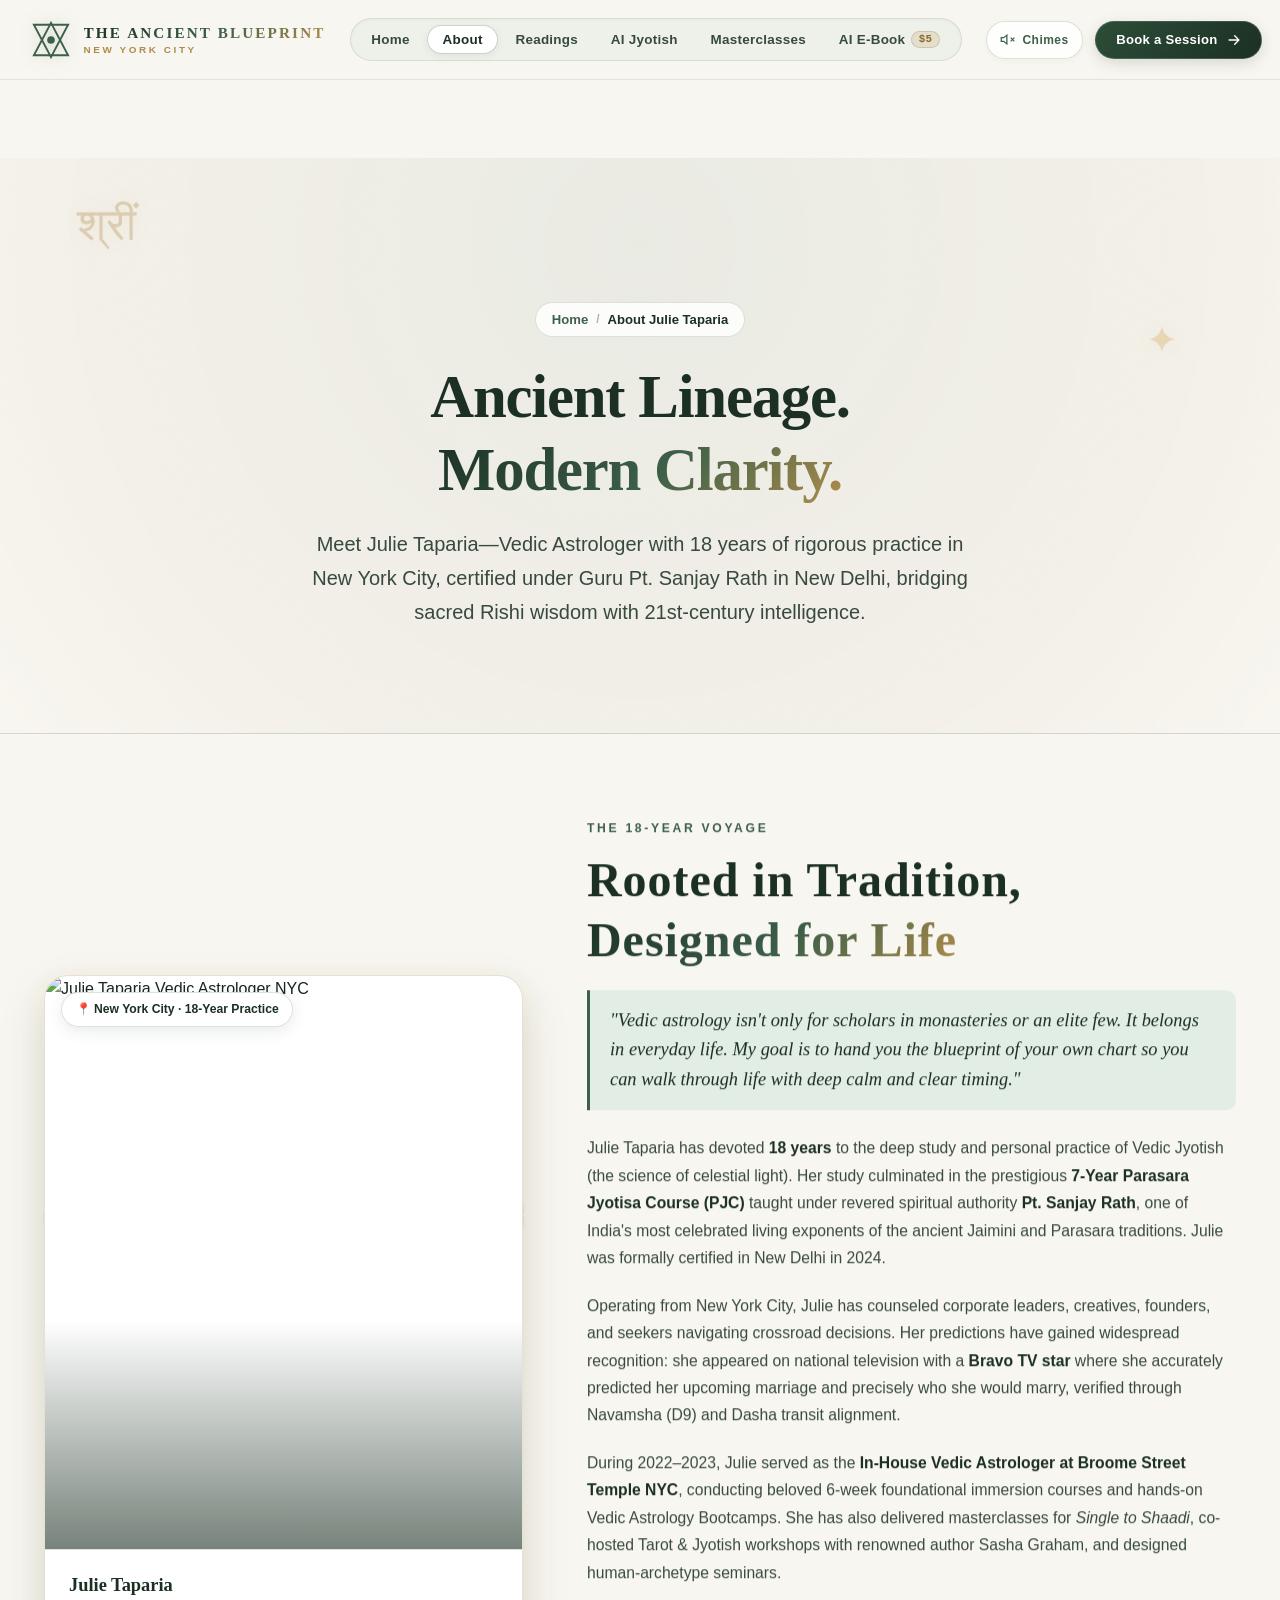
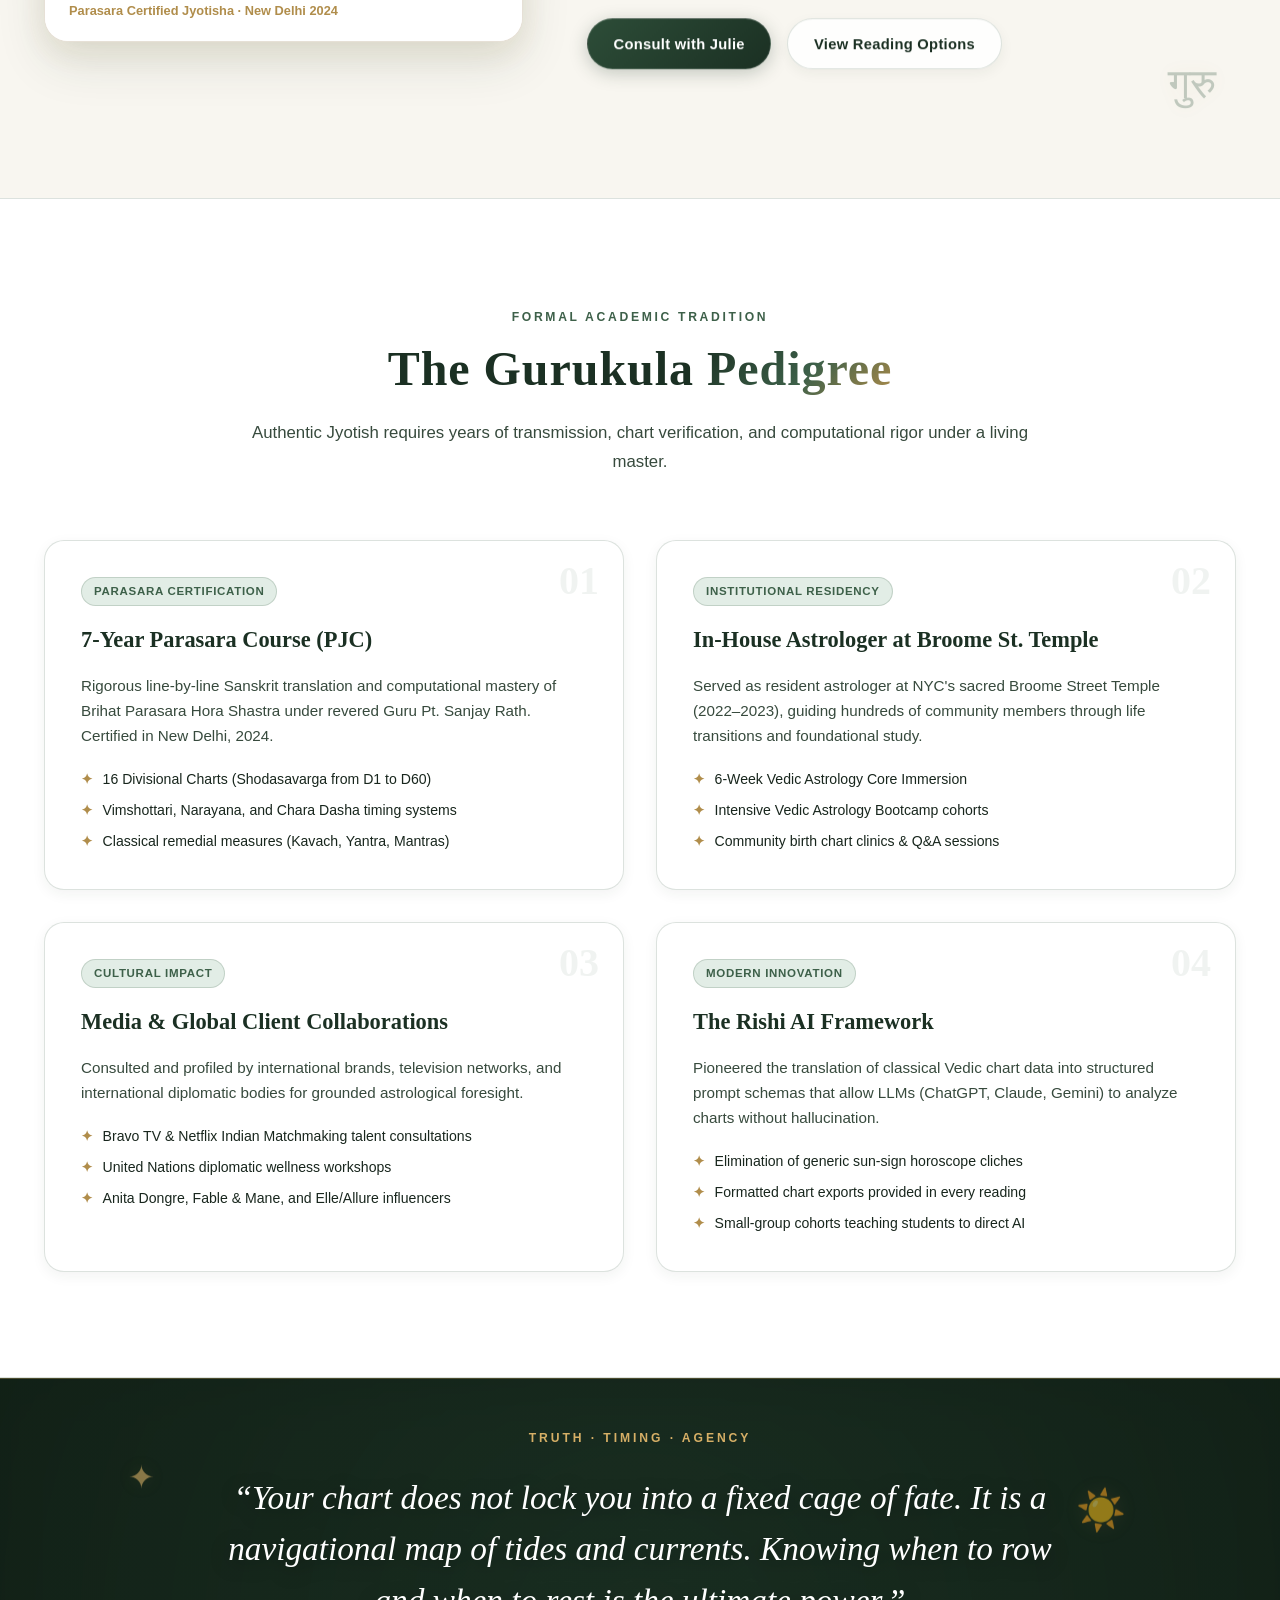
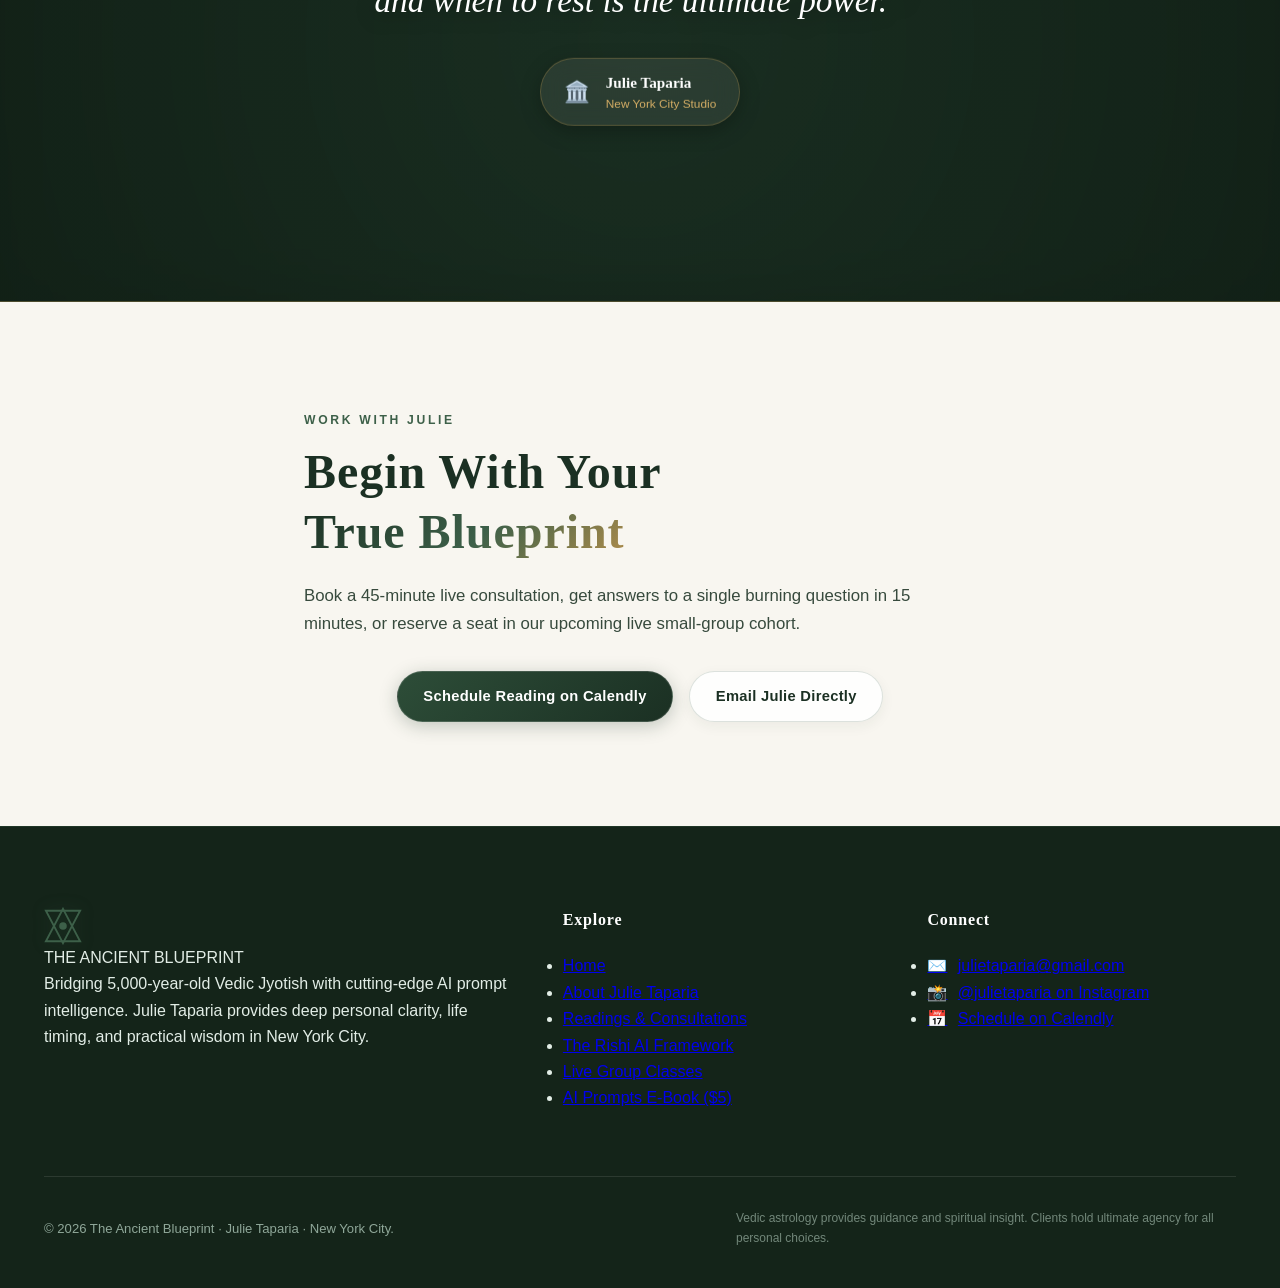
==== commit 28119f92: "Add files via upload" ====
--- a/about.html
+++ b/about.html
@@ -18,7 +18,7 @@
   <link href="https://fonts.googleapis.com/css2?family=Cinzel:wght@400;600;700;800;900&family=Plus+Jakarta+Sans:wght@300;400;500;600;700;800&family=Playfair+Display:ital,wght@0,400;0,600;0,700;1,400;1,600&display=swap" rel="stylesheet">
 
   <!-- Stylesheets -->
-  <link rel="stylesheet" href="assets/css/style.css">
+  <link rel="stylesheet" href="/style.css">
   <link rel="icon" type="image/svg+xml" href="data:image/svg+xml,<svg xmlns='http://www.w3.org/2000/svg' viewBox='0 0 100 100'><circle cx='50' cy='50' r='48' fill='%233d6049'/><polygon points='50,15 80,75 20,75' fill='none' stroke='%23d4af37' stroke-width='4'/><polygon points='50,85 80,25 20,25' fill='none' stroke='%23f8f6f0' stroke-width='4'/></svg>">
 </head>
 <body class="page-about">
@@ -365,6 +365,6 @@
     </div>
   </footer>
 
-  <script src="assets/js/main.js"></script>
+  <script src="/main.js"></script>
 </body>
 </html>
--- a/style.css
+++ b/style.css
@@ -0,0 +1,3410 @@
+/* ===================================================================
+   THE ANCIENT BLUEPRINT NYC · MODERN VEDIC ASTROLOGY & AI
+   Light Green & Warm Beige Luxury Design System
+   =================================================================== */
+
+/* --- ROOT TOKENS & DESIGN VARIABLES --- */
+:root {
+  /* Color Palette - Light Green & Warm Beige */
+  --bg-primary: #f8f6f0;            /* Warm linen / soft ivory alabaster */
+  --bg-secondary: #f0ece3;          /* Organic beige sand */
+  --bg-tertiary: #e6ede6;           /* Gentle pale sage tint */
+  --bg-surface: #ffffff;            /* Pure porcelain white */
+  --bg-surface-glass: rgba(255, 255, 255, 0.88);
+  --bg-glass-card: rgba(255, 255, 255, 0.82);
+  --bg-glass-hover: rgba(255, 255, 255, 0.96);
+
+  /* Sage Green Palette */
+  --green-dark: #1b3023;            /* Deep forest emerald/sage */
+  --green-primary: #3d6049;         /* Sophisticated botanical sage green */
+  --green-medium: #557961;          /* Medium sage */
+  --green-light: #7e9f88;           /* Soft light eucalyptus */
+  --green-pale: #e2ede6;            /* Very light pastel sage tint */
+  --green-tint: #f2f7f4;            /* Softest herbal tint */
+  --green-glow: rgba(61, 96, 73, 0.22);
+  --green-border: rgba(61, 96, 73, 0.18);
+
+  /* Warm Beige & Champagne Gold Accents */
+  --beige-sand: #e8dfcf;            /* Sand beige */
+  --beige-warm: #d5c7b0;            /* Warm muted beige */
+  --beige-light: #f7f3ec;           /* Cream champagne */
+  --beige-border: rgba(184, 166, 139, 0.35);
+
+  --gold-primary: #b08d4b;          /* Antique warm brass gold */
+  --gold-light: #d6af66;
+  --gold-dark: #8c6a23;
+  --gold-border: rgba(176, 141, 75, 0.32);
+  --gold-glow: rgba(176, 141, 75, 0.25);
+
+  /* Text Hierarchy - High Contrast & Crisp */
+  --text-main: #18261d;             /* Deep organic green-black, 100% sharp readability */
+  --text-secondary: #374a3d;        /* Refined slate botanical green */
+  --text-muted: #5e7264;            /* Gentle herbal muted text */
+  --text-dim: #8b9c91;              /* Soft dim sage */
+  --text-on-dark: #ffffff;          /* Pure crisp white for dark buttons & badges */
+
+  /* Gradients */
+  --brand-gradient: linear-gradient(135deg, #1b3023 0%, #3d6049 55%, #b08d4b 100%);
+  --button-gradient: linear-gradient(135deg, #2d4d38 0%, #1b3023 100%);
+  --button-hover-gradient: linear-gradient(135deg, #3d634a 0%, #243c2c 100%);
+  --beige-gradient: linear-gradient(135deg, #f7f3ec 0%, #e8dfcf 100%);
+  --soft-badge-gradient: linear-gradient(135deg, rgba(226, 237, 230, 0.95) 0%, rgba(247, 243, 236, 0.95) 100%);
+
+  /* Typography */
+  --font-serif: 'Cinzel', serif;
+  --font-display: 'Cinzel Decorative', cursive;
+  --font-sans: 'Plus Jakarta Sans', -apple-system, BlinkMacSystemFont, sans-serif;
+  --font-mono: 'JetBrains Mono', monospace;
+
+  /* Shadows (Light Organic Aesthetics) */
+  --shadow-sm: 0 4px 14px rgba(30, 54, 38, 0.06);
+  --shadow-md: 0 8px 24px rgba(30, 54, 38, 0.08);
+  --shadow-lg: 0 16px 40px rgba(30, 54, 38, 0.12);
+  --shadow-green: 0 10px 30px rgba(61, 96, 73, 0.15);
+  --shadow-beige: 0 10px 30px rgba(184, 147, 74, 0.12);
+
+  /* Layout */
+  --max-width: 1240px;
+  --nav-height: 80px;
+  --transition-fast: 0.2s cubic-bezier(0.16, 1, 0.3, 1);
+  --transition-smooth: 0.4s cubic-bezier(0.16, 1, 0.3, 1);
+  --transition-bounce: 0.6s cubic-bezier(0.34, 1.56, 0.64, 1);
+}
+
+/* --- RESET & GLOBAL STYLES --- */
+*, *::before, *::after {
+  box-sizing: border-box;
+  margin: 0;
+  padding: 0;
+}
+
+html {
+  scroll-behavior: smooth;
+  font-size: 16px;
+  background-color: var(--bg-primary);
+  color: var(--text-main);
+  overflow-x: hidden;
+}
+
+body {
+  font-family: var(--font-sans);
+  font-size: 1rem;
+  line-height: 1.65;
+  background-color: var(--bg-primary);
+  color: var(--text-main);
+  position: relative;
+  min-height: 100vh;
+  overflow-x: hidden;
+  -webkit-font-smoothing: antialiased;
+}
+
+/* Custom Selection */
+::selection {
+  background: var(--green-pale);
+  color: var(--green-dark);
+}
+
+/* Container */
+.container {
+  width: 100%;
+  max-width: var(--max-width);
+  margin: 0 auto;
+  padding: 0 1.5rem;
+}
+
+.section-padding {
+  padding: 6.5rem 0;
+  position: relative;
+  z-index: 2;
+}
+
+/* --- CUSTOM CELESTIAL CURSOR --- */
+.cursor-dot {
+  position: fixed;
+  top: 0;
+  left: 0;
+  width: 8px;
+  height: 8px;
+  background-color: var(--green-primary);
+  border-radius: 50%;
+  pointer-events: none;
+  z-index: 9999;
+  transform: translate(-50%, -50%);
+  transition: transform 0.1s ease, background-color 0.2s ease;
+  box-shadow: 0 0 8px var(--green-glow);
+}
+
+.cursor-aura {
+  position: fixed;
+  top: 0;
+  left: 0;
+  width: 36px;
+  height: 36px;
+  border: 1.5px solid rgba(61, 96, 73, 0.4);
+  border-radius: 50%;
+  pointer-events: none;
+  z-index: 9998;
+  transform: translate(-50%, -50%);
+  transition: transform 0.25s cubic-bezier(0.16, 1, 0.3, 1), width 0.2s, height 0.2s, border-color 0.2s;
+}
+
+body.cursor-hover .cursor-aura {
+  width: 56px;
+  height: 56px;
+  border-color: var(--gold-primary);
+  background: rgba(176, 141, 75, 0.1);
+}
+
+body.cursor-hover .cursor-dot {
+  background-color: var(--gold-primary);
+  transform: translate(-50%, -50%) scale(1.4);
+}
+
+@media (pointer: coarse) {
+  .cursor-dot, .cursor-aura {
+    display: none !important;
+  }
+}
+
+/* --- STARFIELD CANVAS & AMBIENT GLOW ORBS --- */
+.starfield-canvas {
+  position: fixed;
+  top: 0;
+  left: 0;
+  width: 100vw;
+  height: 100vh;
+  z-index: 0;
+  pointer-events: none;
+  opacity: 0.65;
+}
+
+.glow-orb {
+  position: fixed;
+  border-radius: 50%;
+  filter: blur(120px);
+  pointer-events: none;
+  z-index: 1;
+  opacity: 0.55;
+  animation: floatOrb 18s ease-in-out infinite alternate;
+}
+
+.glow-orb-1 {
+  top: 8%;
+  left: -5%;
+  width: 550px;
+  height: 550px;
+  background: radial-gradient(circle, rgba(143, 173, 151, 0.35) 0%, transparent 70%);
+}
+
+.glow-orb-2 {
+  top: 48%;
+  right: -5%;
+  width: 600px;
+  height: 600px;
+  background: radial-gradient(circle, rgba(232, 223, 207, 0.6) 0%, transparent 70%);
+  animation-duration: 22s;
+}
+
+.glow-orb-3 {
+  bottom: 5%;
+  left: 25%;
+  width: 500px;
+  height: 500px;
+  background: radial-gradient(circle, rgba(226, 237, 230, 0.55) 0%, transparent 70%);
+  animation-duration: 26s;
+}
+
+@keyframes floatOrb {
+  0% { transform: translateY(0px) scale(1); }
+  50% { transform: translateY(-35px) scale(1.1); }
+  100% { transform: translateY(25px) scale(0.96); }
+}
+
+/* --- SCROLL PROGRESS BAR --- */
+.scroll-progress-container {
+  position: fixed;
+  top: 0;
+  left: 0;
+  width: 100%;
+  height: 3.5px;
+  background: transparent;
+  z-index: 1001;
+}
+
+.scroll-progress-bar {
+  height: 100%;
+  width: 0%;
+  background: linear-gradient(90deg, #3d6049, #b08d4b, #7e9f88);
+  box-shadow: 0 0 10px rgba(61, 96, 73, 0.5), 0 0 16px rgba(176, 141, 75, 0.4);
+  transition: width 0.08s ease-out;
+}
+
+/* --- SITE HEADER & NAVIGATION (Nature Morte Luxury Editorial Design) --- */
+.site-header {
+  position: fixed;
+  top: 0;
+  left: 0;
+  width: 100%;
+  height: var(--nav-height);
+  z-index: 1000;
+  background-color: rgba(248, 246, 240, 0.94);
+  backdrop-filter: blur(20px);
+  -webkit-backdrop-filter: blur(20px);
+  border-bottom: 1px solid rgba(61, 96, 73, 0.12);
+  transition: all var(--transition-smooth);
+}
+
+.site-header.scrolled {
+  background-color: rgba(248, 246, 240, 0.98);
+  backdrop-filter: blur(24px);
+  -webkit-backdrop-filter: blur(24px);
+  border-bottom: 1px solid rgba(61, 96, 73, 0.18);
+  height: 68px;
+  box-shadow: 0 8px 30px rgba(30, 54, 38, 0.07);
+}
+
+.header-container {
+  max-width: 1360px;
+  width: 100%;
+  margin: 0 auto;
+  height: 100%;
+  padding: 0 2rem;
+  display: flex;
+  align-items: center;
+  justify-content: space-between;
+  gap: 1.5rem;
+}
+
+/* Brand Logo */
+.brand-logo {
+  display: flex;
+  align-items: center;
+  gap: 0.85rem;
+  text-decoration: none;
+  color: var(--text-main);
+  flex-shrink: 0;
+  white-space: nowrap;
+  user-select: none;
+  transition: opacity var(--transition-fast);
+}
+
+.brand-logo:hover {
+  opacity: 0.88;
+}
+
+.brand-symbol {
+  width: 38px;
+  height: 38px;
+  color: var(--green-primary);
+  display: flex;
+  align-items: center;
+  justify-content: center;
+  flex-shrink: 0;
+  filter: drop-shadow(0 0 8px rgba(61, 96, 73, 0.22));
+  transition: transform var(--transition-bounce);
+}
+
+.brand-logo:hover .brand-symbol {
+  transform: rotate(30deg) scale(1.05);
+}
+
+.brand-text {
+  display: flex;
+  flex-direction: column;
+  line-height: 1.15;
+}
+
+.brand-title {
+  font-family: var(--font-serif);
+  font-size: 0.95rem;
+  font-weight: 700;
+  letter-spacing: 0.14em;
+  background: var(--brand-gradient);
+  -webkit-background-clip: text;
+  -webkit-text-fill-color: transparent;
+  white-space: nowrap;
+}
+
+.brand-location {
+  font-size: 0.62rem;
+  font-weight: 700;
+  letter-spacing: 0.26em;
+  color: var(--gold-primary);
+  margin-top: 2px;
+  white-space: nowrap;
+}
+
+/* Desktop Navigation Menu - Capsule Pill Cluster */
+.nav-menu {
+  display: flex;
+  align-items: center;
+  gap: 0.25rem;
+  background: rgba(230, 237, 230, 0.5);
+  padding: 0.3rem 0.4rem;
+  border-radius: 999px;
+  border: 1px solid rgba(61, 96, 73, 0.14);
+  box-shadow: inset 0 1px 3px rgba(30, 54, 38, 0.04);
+  flex-shrink: 0;
+}
+
+.nav-link {
+  color: var(--text-secondary);
+  text-decoration: none;
+  font-family: var(--font-sans);
+  font-size: 0.84rem;
+  font-weight: 600;
+  letter-spacing: 0.02em;
+  white-space: nowrap;
+  display: inline-flex;
+  align-items: center;
+  padding: 0.45rem 0.9rem;
+  border-radius: 999px;
+  line-height: 1;
+  position: relative;
+  transition: all var(--transition-fast);
+}
+
+.nav-link:hover {
+  color: var(--green-dark);
+  background: rgba(255, 255, 255, 0.7);
+  box-shadow: 0 2px 8px rgba(30, 54, 38, 0.05);
+}
+
+.nav-link.active {
+  color: var(--green-dark);
+  background: var(--bg-surface);
+  font-weight: 700;
+  box-shadow: 0 2px 10px rgba(30, 54, 38, 0.08), 0 0 0 1px rgba(61, 96, 73, 0.16);
+}
+
+.nav-badge {
+  display: inline-block;
+  font-family: var(--font-mono);
+  font-size: 0.68rem;
+  font-weight: 700;
+  background: rgba(176, 141, 75, 0.18);
+  color: var(--gold-dark);
+  border: 1px solid var(--gold-border);
+  padding: 0.12rem 0.42rem;
+  border-radius: 999px;
+  line-height: 1;
+  margin-left: 0.35rem;
+  letter-spacing: 0.02em;
+}
+
+/* Header Actions Controls */
+.header-actions {
+  display: flex;
+  align-items: center;
+  gap: 0.75rem;
+  flex-shrink: 0;
+  white-space: nowrap;
+}
+
+/* Sound Synthesizer Button */
+.sound-toggle-btn {
+  display: inline-flex;
+  align-items: center;
+  gap: 0.45rem;
+  background: rgba(255, 255, 255, 0.85);
+  border: 1px solid var(--green-border);
+  color: var(--green-primary);
+  padding: 0 0.85rem;
+  height: 38px;
+  border-radius: 999px;
+  font-family: var(--font-sans);
+  font-size: 0.75rem;
+  font-weight: 700;
+  letter-spacing: 0.04em;
+  cursor: pointer;
+  white-space: nowrap;
+  flex-shrink: 0;
+  transition: all var(--transition-fast);
+  box-shadow: 0 2px 6px rgba(30, 54, 38, 0.04);
+}
+
+.sound-toggle-btn:hover {
+  background: var(--bg-surface);
+  border-color: var(--gold-primary);
+  color: var(--green-dark);
+  box-shadow: 0 4px 14px rgba(176, 141, 75, 0.22);
+  transform: translateY(-1px);
+}
+
+.sound-toggle-btn.playing {
+  background: var(--green-pale);
+  border-color: var(--green-primary);
+  color: var(--green-dark);
+  box-shadow: 0 0 12px var(--green-glow);
+}
+
+.sound-icon {
+  width: 15px;
+  height: 15px;
+  flex-shrink: 0;
+}
+
+.sound-toggle-btn.playing .sound-off {
+  display: none;
+}
+
+.sound-toggle-btn.playing .sound-on {
+  display: block;
+}
+
+.sound-toggle-btn:not(.playing) .sound-on {
+  display: none;
+}
+
+.sound-toggle-btn:not(.playing) .sound-off {
+  display: block;
+}
+
+/* Header CTA Button */
+.header-cta {
+  display: inline-flex !important;
+  align-items: center;
+  justify-content: center;
+  gap: 0.5rem;
+  height: 38px;
+  padding: 0 1.25rem !important;
+  font-size: 0.82rem !important;
+  font-weight: 700 !important;
+  letter-spacing: 0.04em;
+  white-space: nowrap !important;
+  flex-shrink: 0 !important;
+  border-radius: 999px !important;
+  box-shadow: 0 4px 14px rgba(30, 54, 38, 0.16) !important;
+  transition: all var(--transition-fast) !important;
+}
+
+.header-cta:hover {
+  transform: translateY(-1px);
+  box-shadow: 0 6px 20px rgba(30, 54, 38, 0.22) !important;
+}
+
+.header-cta .btn-arrow-icon {
+  width: 14px;
+  height: 14px;
+  flex-shrink: 0;
+  transition: transform var(--transition-fast);
+}
+
+.header-cta:hover .btn-arrow-icon {
+  transform: translateX(3px);
+}
+
+/* Mobile Menu Button */
+.mobile-menu-btn {
+  display: none;
+  flex-direction: column;
+  justify-content: space-around;
+  width: 38px;
+  height: 38px;
+  padding: 8px 7px;
+  background: rgba(255, 255, 255, 0.9);
+  border: 1px solid var(--green-border);
+  border-radius: 999px;
+  cursor: pointer;
+  z-index: 1002;
+  flex-shrink: 0;
+  transition: all var(--transition-fast);
+}
+
+.mobile-menu-btn:hover {
+  background: var(--bg-surface);
+  border-color: var(--green-primary);
+  box-shadow: 0 2px 10px rgba(30, 54, 38, 0.08);
+}
+
+.mobile-menu-btn .bar {
+  width: 100%;
+  height: 2px;
+  background-color: var(--text-main);
+  border-radius: 2px;
+  transition: all var(--transition-smooth);
+  transform-origin: center;
+}
+
+.mobile-menu-btn.active .bar-1 {
+  transform: translateY(7px) rotate(45deg);
+}
+
+.mobile-menu-btn.active .bar-2 {
+  opacity: 0;
+  transform: scaleX(0);
+}
+
+.mobile-menu-btn.active .bar-3 {
+  transform: translateY(-7px) rotate(-45deg);
+}
+
+/* Mobile Drawer Backdrop */
+.drawer-backdrop {
+  position: fixed;
+  inset: 0;
+  background: rgba(27, 48, 35, 0.45);
+  backdrop-filter: blur(4px);
+  -webkit-backdrop-filter: blur(4px);
+  z-index: 998;
+  opacity: 0;
+  pointer-events: none;
+  transition: opacity var(--transition-smooth);
+}
+
+.drawer-backdrop.active {
+  opacity: 1;
+  pointer-events: auto;
+}
+
+/* Mobile Drawer */
+.mobile-drawer {
+  position: fixed;
+  top: 0;
+  right: -100%;
+  width: 100%;
+  max-width: 380px;
+  height: 100vh;
+  background: rgba(248, 246, 240, 0.98);
+  backdrop-filter: blur(25px);
+  -webkit-backdrop-filter: blur(25px);
+  z-index: 999;
+  transition: right var(--transition-smooth);
+  display: flex;
+  flex-direction: column;
+  padding: 5.5rem 1.75rem 2.5rem;
+  border-left: 1px solid var(--green-border);
+  box-shadow: -10px 0 40px rgba(30, 54, 38, 0.12);
+  overflow-y: auto;
+}
+
+.mobile-drawer.open {
+  right: 0;
+}
+
+.mobile-drawer-header {
+  padding-bottom: 1.5rem;
+  margin-bottom: 1.5rem;
+  border-bottom: 1px solid var(--green-border);
+}
+
+.mobile-drawer-label {
+  font-family: var(--font-serif);
+  font-size: 0.72rem;
+  letter-spacing: 0.2em;
+  color: var(--gold-primary);
+  font-weight: 700;
+  text-transform: uppercase;
+}
+
+.mobile-nav {
+  display: flex;
+  flex-direction: column;
+  gap: 0.5rem;
+}
+
+.mobile-nav-link {
+  display: flex;
+  align-items: center;
+  gap: 1rem;
+  padding: 0.75rem 1rem;
+  border-radius: 12px;
+  color: var(--text-main);
+  text-decoration: none;
+  font-family: var(--font-serif);
+  font-size: 1.1rem;
+  letter-spacing: 0.04em;
+  transition: all var(--transition-fast);
+  border: 1px solid transparent;
+}
+
+.mobile-nav-link .nav-num {
+  font-family: var(--font-mono);
+  font-size: 0.72rem;
+  color: var(--gold-primary);
+  font-weight: 700;
+  letter-spacing: 0.05em;
+  min-width: 22px;
+}
+
+.mobile-nav-link:hover,
+.mobile-nav-link.active {
+  color: var(--green-dark);
+  background: rgba(255, 255, 255, 0.9);
+  border-color: var(--green-border);
+  box-shadow: 0 4px 14px rgba(30, 54, 38, 0.06);
+  transform: translateX(4px);
+}
+
+.mobile-nav-link.active .nav-num {
+  color: var(--green-primary);
+}
+
+.mobile-drawer-footer {
+  margin-top: auto;
+  padding-top: 2rem;
+  display: flex;
+  flex-direction: column;
+  gap: 1rem;
+}
+
+.mobile-contact-email {
+  font-size: 0.8rem;
+  color: var(--text-muted);
+  text-align: center;
+  text-decoration: none;
+  letter-spacing: 0.02em;
+}
+
+/* --- BUTTON SYSTEM & MAGNETIC EFFECTS --- */
+.btn {
+  display: inline-flex;
+  align-items: center;
+  justify-content: center;
+  gap: 0.6rem;
+  font-family: var(--font-sans);
+  font-size: 0.92rem;
+  font-weight: 600;
+  letter-spacing: 0.02em;
+  padding: 0.78rem 1.6rem;
+  border-radius: 999px;
+  text-decoration: none;
+  cursor: pointer;
+  transition: all var(--transition-fast);
+  position: relative;
+  overflow: hidden;
+  border: none;
+  outline: none;
+}
+
+.btn-sm {
+  font-size: 0.82rem;
+  padding: 0.55rem 1.15rem;
+}
+
+.btn-lg {
+  font-size: 1rem;
+  padding: 0.95rem 2.2rem;
+}
+
+.btn-block {
+  width: 100%;
+}
+
+/* Button Variants */
+.btn-primary {
+  background: var(--button-gradient);
+  color: var(--text-on-dark);
+  box-shadow: 0 4px 18px rgba(30, 54, 38, 0.25);
+  border: 1px solid rgba(255, 255, 255, 0.15);
+}
+
+.btn-primary:hover {
+  background: var(--button-hover-gradient);
+  transform: translateY(-2px);
+  box-shadow: 0 8px 26px rgba(30, 54, 38, 0.35);
+  color: #fff;
+}
+
+.btn-primary:active {
+  transform: translateY(0);
+}
+
+.btn-glass {
+  background: rgba(255, 255, 255, 0.85);
+  color: var(--green-dark);
+  border: 1px solid var(--green-border);
+  backdrop-filter: blur(10px);
+  box-shadow: 0 4px 14px rgba(30, 54, 38, 0.06);
+}
+
+.btn-glass:hover {
+  background: #ffffff;
+  border-color: var(--green-primary);
+  color: var(--green-primary);
+  transform: translateY(-2px);
+  box-shadow: 0 6px 20px rgba(30, 54, 38, 0.12);
+}
+
+.btn-outline {
+  background: transparent;
+  color: var(--green-dark);
+  border: 1.5px solid var(--green-primary);
+}
+
+.btn-outline:hover {
+  background: var(--green-pale);
+  border-color: var(--green-dark);
+  transform: translateY(-2px);
+}
+
+.btn-whatsapp {
+  background: linear-gradient(135deg, #25d366 0%, #128c7e 100%);
+  color: #ffffff;
+  box-shadow: 0 4px 20px rgba(37, 211, 102, 0.25);
+}
+
+.btn-whatsapp:hover {
+  transform: translateY(-2px);
+  box-shadow: 0 8px 28px rgba(37, 211, 102, 0.4);
+}
+
+.btn-arrow-icon {
+  width: 16px;
+  height: 16px;
+  transition: transform var(--transition-fast);
+}
+
+.btn:hover .btn-arrow-icon {
+  transform: translateX(4px);
+}
+
+.btn-code-icon,
+.whatsapp-icon,
+.whatsapp-btn-icon {
+  width: 18px;
+  height: 18px;
+}
+
+/* Gradient Text Utility */
+.gradient-text {
+  background: var(--brand-gradient);
+  -webkit-background-clip: text;
+  -webkit-text-fill-color: transparent;
+  display: inline-block;
+}
+
+/* Section Header Shared */
+.section-header {
+  margin-bottom: 4rem;
+}
+
+.section-header.text-center {
+  text-align: center;
+  max-width: 800px;
+  margin-left: auto;
+  margin-right: auto;
+}
+
+.section-eyebrow {
+  display: inline-block;
+  font-size: 0.76rem;
+  font-weight: 700;
+  letter-spacing: 0.22em;
+  color: var(--green-primary);
+  margin-bottom: 0.75rem;
+  text-transform: uppercase;
+}
+
+.section-title {
+  font-family: var(--font-serif);
+  font-size: clamp(2rem, 3.8vw, 3rem);
+  font-weight: 700;
+  letter-spacing: 0.02em;
+  line-height: 1.25;
+  margin-bottom: 1.25rem;
+  color: var(--green-dark);
+}
+
+.section-subtitle {
+  color: var(--text-secondary);
+  font-size: 1.05rem;
+  line-height: 1.7;
+}
+
+/* --- HERO SECTION --- */
+.hero-section {
+  position: relative;
+  min-height: 100vh;
+  padding-top: calc(var(--nav-height) + 3rem);
+  padding-bottom: 5rem;
+  display: flex;
+  align-items: center;
+  z-index: 2;
+}
+
+.hero-container {
+  display: grid;
+  grid-template-columns: 1.15fr 0.85fr;
+  align-items: center;
+  gap: 3.5rem;
+}
+
+.hero-content {
+  display: flex;
+  flex-direction: column;
+}
+
+.hero-badge {
+  display: inline-flex;
+  align-items: center;
+  gap: 0.5rem;
+  background: var(--soft-badge-gradient);
+  border: 1px solid var(--green-border);
+  padding: 0.45rem 1.15rem;
+  border-radius: 999px;
+  font-size: 0.78rem;
+  font-weight: 700;
+  letter-spacing: 0.06em;
+  color: var(--green-dark);
+  width: fit-content;
+  margin-bottom: 1.5rem;
+  box-shadow: 0 4px 16px rgba(61, 96, 73, 0.08);
+}
+
+.sparkle-icon {
+  font-size: 0.95rem;
+}
+
+.hero-title {
+  font-family: var(--font-serif);
+  margin-bottom: 1.25rem;
+}
+
+.title-sub {
+  display: block;
+  font-size: clamp(0.95rem, 1.8vw, 1.3rem);
+  font-weight: 700;
+  letter-spacing: 0.2em;
+  color: var(--gold-primary);
+  margin-bottom: 0.4rem;
+  text-transform: uppercase;
+}
+
+.title-main {
+  display: block;
+  font-family: var(--font-display);
+  font-size: clamp(2.4rem, 4.5vw, 3.85rem);
+  font-weight: 900;
+  letter-spacing: 0.03em;
+  line-height: 1.15;
+}
+
+/* Typewriter Component */
+.typewriter-wrapper {
+  display: flex;
+  align-items: center;
+  font-family: var(--font-mono);
+  font-size: clamp(0.95rem, 1.7vw, 1.2rem);
+  color: var(--green-dark);
+  background: var(--green-pale);
+  border-left: 3.5px solid var(--green-primary);
+  padding: 0.75rem 1.25rem;
+  border-radius: 0 10px 10px 0;
+  margin-bottom: 1.75rem;
+  min-height: 48px;
+  box-shadow: 0 2px 10px rgba(61, 96, 73, 0.06);
+}
+
+.typewriter-prefix {
+  font-weight: 700;
+  margin-right: 0.5rem;
+  color: var(--green-primary);
+  font-family: var(--font-sans);
+}
+
+.typewriter-text {
+  font-weight: 600;
+  white-space: nowrap;
+  overflow: hidden;
+  color: var(--green-dark);
+}
+
+.typewriter-cursor {
+  display: inline-block;
+  color: var(--green-primary);
+  font-weight: 700;
+  animation: blinkCursor 0.8s infinite;
+}
+
+@keyframes blinkCursor {
+  0%, 100% { opacity: 1; }
+  50% { opacity: 0; }
+}
+
+.hero-description {
+  font-size: 1.12rem;
+  color: var(--text-secondary);
+  line-height: 1.75;
+  margin-bottom: 2.25rem;
+  max-width: 620px;
+}
+
+.hero-description strong {
+  color: var(--green-dark);
+  font-weight: 700;
+}
+
+.hero-cta-group {
+  display: flex;
+  flex-wrap: wrap;
+  align-items: center;
+  gap: 1rem;
+  margin-bottom: 2.5rem;
+}
+
+.hero-trust-indicators {
+  display: flex;
+  flex-wrap: wrap;
+  gap: 1.5rem;
+  padding-top: 1.5rem;
+  border-top: 1px solid rgba(61, 96, 73, 0.15);
+}
+
+.trust-item {
+  display: flex;
+  align-items: center;
+  gap: 0.5rem;
+  font-size: 0.82rem;
+  font-weight: 600;
+  color: var(--text-secondary);
+}
+
+.trust-dot {
+  width: 6px;
+  height: 6px;
+  border-radius: 50%;
+  background-color: var(--green-primary);
+  box-shadow: 0 0 6px var(--green-glow);
+}
+
+/* Hero 3D Visual Card */
+.hero-visual {
+  position: relative;
+  perspective: 1200px;
+}
+
+.hero-card-3d {
+  position: relative;
+  border-radius: 24px;
+  padding: 10px;
+  background: linear-gradient(135deg, rgba(213, 199, 176, 0.7) 0%, rgba(226, 237, 230, 0.8) 50%, rgba(255, 255, 255, 0.9) 100%);
+  box-shadow: 0 20px 50px rgba(30, 54, 38, 0.14), var(--shadow-beige);
+  transform-style: preserve-3d;
+  transition: transform 0.2s ease-out;
+  border: 1px solid var(--beige-border);
+}
+
+.hero-image-frame {
+  position: relative;
+  border-radius: 18px;
+  overflow: hidden;
+  aspect-ratio: 16 / 11;
+  background-color: #f7f3ec;
+}
+
+.hero-img {
+  width: 100%;
+  height: 100%;
+  object-fit: cover;
+  display: block;
+  transition: transform 0.6s cubic-bezier(0.16, 1, 0.3, 1);
+}
+
+.hero-card-3d:hover .hero-img {
+  transform: scale(1.04);
+}
+
+.hero-visual-overlay {
+  position: absolute;
+  inset: 0;
+  background: radial-gradient(circle at center, transparent 40%, rgba(248, 246, 240, 0.3) 100%);
+}
+
+/* Rotating Sacred Geometry Overlay */
+.sacred-geometry-rotator {
+  position: absolute;
+  top: 50%;
+  left: 50%;
+  transform: translate(-50%, -50%);
+  width: 180px;
+  height: 180px;
+  pointer-events: none;
+}
+
+.rotating-ring {
+  width: 100%;
+  height: 100%;
+  animation: rotateRing 30s linear infinite;
+  filter: drop-shadow(0 0 8px rgba(176, 141, 75, 0.4));
+}
+
+@keyframes rotateRing {
+  from { transform: rotate(0deg); }
+  to { transform: rotate(360deg); }
+}
+
+/* Floating Stats Badges on Hero */
+.floating-stat-badge {
+  position: absolute;
+  display: flex;
+  align-items: center;
+  gap: 0.75rem;
+  background: rgba(255, 255, 255, 0.94);
+  backdrop-filter: blur(16px);
+  -webkit-backdrop-filter: blur(16px);
+  border: 1px solid var(--green-border);
+  border-radius: 14px;
+  padding: 0.75rem 1.15rem;
+  box-shadow: 0 10px 30px rgba(30, 54, 38, 0.12);
+  z-index: 10;
+  animation: floatBadge 6s ease-in-out infinite alternate;
+}
+
+.stat-badge-top {
+  top: 8%;
+  right: -5%;
+}
+
+.stat-badge-bottom {
+  bottom: 8%;
+  left: -5%;
+  animation-duration: 7s;
+  animation-delay: 1s;
+}
+
+@keyframes floatBadge {
+  0% { transform: translateY(0); }
+  100% { transform: translateY(-10px); }
+}
+
+.badge-icon {
+  font-size: 1.4rem;
+}
+
+.badge-num {
+  font-family: var(--font-serif);
+  font-weight: 700;
+  font-size: 0.95rem;
+  color: var(--green-dark);
+}
+
+.badge-sub {
+  font-size: 0.72rem;
+  color: var(--text-muted);
+}
+
+/* --- INFINITE MARQUEE TICKER --- */
+.press-marquee-section {
+  position: relative;
+  z-index: 2;
+  background: var(--bg-secondary);
+  border-top: 1px solid var(--beige-border);
+  border-bottom: 1px solid var(--beige-border);
+  padding: 1.25rem 0;
+  overflow: hidden;
+}
+
+.marquee-tag {
+  text-align: center;
+  font-size: 0.68rem;
+  font-weight: 700;
+  letter-spacing: 0.25em;
+  color: var(--green-primary);
+  margin-bottom: 0.75rem;
+}
+
+.marquee-track-wrapper {
+  display: flex;
+  overflow: hidden;
+  user-select: none;
+}
+
+.marquee-track {
+  display: flex;
+  align-items: center;
+  gap: 2.5rem;
+  white-space: nowrap;
+  animation: marqueeSlide 38s linear infinite;
+}
+
+.marquee-track:hover {
+  animation-play-state: paused;
+}
+
+.marquee-item span {
+  font-family: var(--font-serif);
+  font-size: 0.92rem;
+  font-weight: 700;
+  letter-spacing: 0.15em;
+  color: var(--green-dark);
+  transition: color var(--transition-fast);
+}
+
+.marquee-item:hover span {
+  color: var(--gold-primary);
+  text-shadow: 0 0 10px rgba(176, 141, 75, 0.3);
+}
+
+.marquee-separator {
+  color: var(--gold-primary);
+  font-size: 0.75rem;
+  opacity: 0.7;
+}
+
+@keyframes marqueeSlide {
+  0% { transform: translateX(0); }
+  100% { transform: translateX(-50%); }
+}
+
+/* --- STATS SECTION --- */
+.stats-section {
+  position: relative;
+  z-index: 2;
+  padding: 4.5rem 0;
+}
+
+.stats-grid {
+  display: grid;
+  grid-template-columns: repeat(4, 1fr);
+  gap: 1.5rem;
+}
+
+.stat-card {
+  background: var(--bg-surface);
+  border: 1px solid var(--green-border);
+  border-radius: 18px;
+  padding: 2.25rem 1.5rem;
+  text-align: center;
+  box-shadow: var(--shadow-sm);
+  transition: all var(--transition-smooth);
+}
+
+.stat-card:hover {
+  border-color: var(--green-primary);
+  box-shadow: var(--shadow-green);
+  transform: translateY(-5px);
+}
+
+.stat-number-wrapper {
+  display: flex;
+  align-items: baseline;
+  justify-content: center;
+  gap: 0.15rem;
+  margin-bottom: 0.5rem;
+}
+
+.stat-number {
+  font-family: var(--font-serif);
+  font-size: 3.2rem;
+  font-weight: 800;
+  background: var(--brand-gradient);
+  -webkit-background-clip: text;
+  -webkit-text-fill-color: transparent;
+  line-height: 1;
+}
+
+.stat-suffix {
+  font-family: var(--font-serif);
+  font-size: 1.7rem;
+  font-weight: 700;
+  color: var(--green-primary);
+}
+
+.stat-title {
+  font-family: var(--font-serif);
+  font-size: 1.05rem;
+  font-weight: 700;
+  color: var(--green-dark);
+  margin-bottom: 0.35rem;
+}
+
+.stat-caption {
+  font-size: 0.8rem;
+  color: var(--text-muted);
+  line-height: 1.45;
+}
+
+/* --- PHILOSOPHY SECTION --- */
+.philosophy-grid {
+  display: grid;
+  grid-template-columns: repeat(3, 1fr);
+  gap: 2rem;
+}
+
+.philosophy-card {
+  background: var(--bg-surface);
+  border: 1px solid var(--green-border);
+  border-radius: 20px;
+  padding: 2.5rem 2rem;
+  position: relative;
+  box-shadow: var(--shadow-sm);
+  transition: all var(--transition-smooth);
+  display: flex;
+  flex-direction: column;
+}
+
+.philosophy-card:hover {
+  border-color: var(--green-primary);
+  box-shadow: var(--shadow-green);
+  transform: translateY(-6px);
+}
+
+.card-icon-box {
+  width: 54px;
+  height: 54px;
+  border-radius: 14px;
+  background: var(--green-pale);
+  border: 1px solid var(--green-border);
+  display: flex;
+  align-items: center;
+  justify-content: center;
+  color: var(--green-primary);
+  margin-bottom: 1.5rem;
+}
+
+.card-icon-box svg {
+  width: 26px;
+  height: 26px;
+}
+
+.card-title {
+  font-family: var(--font-serif);
+  font-size: 1.35rem;
+  font-weight: 700;
+  color: var(--green-dark);
+  margin-bottom: 1rem;
+}
+
+.card-text {
+  color: var(--text-secondary);
+  font-size: 0.95rem;
+  line-height: 1.7;
+  margin-bottom: 1.5rem;
+  flex-grow: 1;
+}
+
+.card-feature-list {
+  display: flex;
+  flex-direction: column;
+  gap: 0.65rem;
+  border-top: 1px solid rgba(61, 96, 73, 0.12);
+  padding-top: 1.25rem;
+}
+
+.feature-item {
+  display: flex;
+  align-items: center;
+  gap: 0.6rem;
+  font-size: 0.85rem;
+  color: var(--text-muted);
+  font-weight: 500;
+}
+
+.check-bullet {
+  color: var(--green-primary);
+  font-weight: bold;
+}
+
+/* --- PARALLAX FLOATING GLYPHS & ORBS --- */
+.parallax-floating-symbol {
+  position: absolute;
+  pointer-events: none;
+  font-family: var(--font-serif);
+  color: var(--green-medium);
+  opacity: 0.45;
+  user-select: none;
+  z-index: 1;
+  will-change: transform;
+  filter: drop-shadow(0 0 10px rgba(176, 141, 75, 0.25));
+}
+
+.sym-hero-1 { top: 15%; left: 6%; font-size: 2.8rem; color: var(--gold-primary); opacity: 0.35; }
+.sym-hero-2 { top: 65%; left: 12%; font-size: 2rem; color: var(--green-light); }
+.sym-hero-3 { top: 22%; right: 8%; font-size: 2.4rem; color: var(--gold-light); opacity: 0.4; }
+.sym-hero-4 { bottom: 12%; right: 14%; font-size: 3rem; color: var(--green-dark); opacity: 0.25; }
+
+/* Philosophy Parallax Glyphs */
+.sym-philo-1 { top: 14%; left: 4%; font-size: 2.4rem; color: var(--gold-primary); opacity: 0.35; }
+.sym-philo-2 { bottom: 18%; right: 5%; font-size: 2.6rem; color: var(--green-primary); opacity: 0.3; }
+.sym-philo-3 { top: 55%; right: 3%; font-size: 2rem; color: var(--gold-light); opacity: 0.4; }
+
+/* Areas Parallax Glyphs */
+.sym-area-1 { top: 16%; left: 3%; font-size: 2.5rem; color: var(--gold-light); opacity: 0.35; }
+.sym-area-2 { bottom: 12%; right: 4%; font-size: 2.8rem; color: var(--green-dark); opacity: 0.25; }
+
+/* Kundali Parallax Glyphs */
+.sym-kundali-1 { top: 12%; left: 5%; font-size: 2.2rem; color: var(--gold-primary); opacity: 0.4; }
+.sym-kundali-2 { top: 22%; right: 4%; font-size: 2.5rem; color: var(--green-primary); opacity: 0.35; }
+.sym-kundali-3 { bottom: 14%; left: 8%; font-size: 2rem; color: var(--green-light); opacity: 0.4; }
+
+/* Reviews Parallax Glyphs & Watermark */
+.sym-review-1 { top: 16%; left: 6%; font-size: 2.2rem; color: var(--gold-primary); opacity: 0.35; }
+.sym-review-2 { bottom: 18%; right: 8%; font-size: 2.6rem; color: var(--green-primary); opacity: 0.3; }
+.reviews-watermark {
+  position: absolute;
+  top: 50%;
+  left: 50%;
+  transform: translate(-50%, -50%);
+  font-family: var(--font-serif);
+  font-size: clamp(4rem, 16vw, 15rem);
+  font-weight: 900;
+  letter-spacing: 0.15em;
+  color: rgba(30, 54, 38, 0.035);
+  pointer-events: none;
+  user-select: none;
+  z-index: 0;
+  white-space: nowrap;
+  will-change: transform;
+}
+
+/* About Section Parallax Aura */
+.about-visual {
+  position: relative;
+  will-change: transform;
+}
+.sacred-geometry-aura {
+  position: absolute;
+  top: -25px;
+  left: -25px;
+  width: calc(100% + 50px);
+  height: calc(100% + 50px);
+  pointer-events: none;
+  z-index: 0;
+  will-change: transform;
+  opacity: 0.7;
+}
+
+/* Pricing Grid Parallax Stagger Columns */
+.pricing-card-col {
+  display: flex;
+  flex-direction: column;
+  will-change: transform;
+}
+.pricing-card-col .pricing-card {
+  height: 100%;
+}
+
+/* --- FULL-WIDTH IMMERSIVE PARALLAX WISDOM HORIZON --- */
+.parallax-quote-section {
+  position: relative;
+  overflow: hidden;
+  padding: 7rem 0;
+  display: flex;
+  align-items: center;
+  justify-content: center;
+  background-color: #172a1e;
+  border-top: 1px solid rgba(176, 141, 75, 0.35);
+  border-bottom: 1px solid rgba(176, 141, 75, 0.35);
+  box-shadow: inset 0 20px 40px rgba(0, 0, 0, 0.3), inset 0 -20px 40px rgba(0, 0, 0, 0.3);
+}
+.parallax-quote-bg {
+  position: absolute;
+  top: -40%;
+  left: 0;
+  width: 100%;
+  height: 180%;
+  background-image: url('../images/hero-bg.jpg');
+  background-size: cover;
+  background-position: center;
+  opacity: 0.35;
+  filter: blur(1.5px) saturate(0.85);
+  will-change: transform;
+  pointer-events: none;
+}
+
+.parallax-quote-overlay {
+  position: absolute;
+  inset: 0;
+  background: radial-gradient(circle at center, rgba(27, 48, 35, 0.72) 0%, rgba(18, 33, 23, 0.96) 100%);
+  pointer-events: none;
+}
+
+.sym-quote-1 { top: 18%; left: 10%; font-size: 2rem; color: var(--gold-light); opacity: 0.6; }
+.sym-quote-2 { bottom: 20%; left: 16%; font-size: 2.2rem; color: var(--green-light); opacity: 0.5; }
+.sym-quote-3 { top: 22%; right: 12%; font-size: 2.5rem; color: var(--gold-primary); opacity: 0.55; }
+.sym-quote-4 { bottom: 18%; right: 15%; font-size: 2.2rem; color: #ffffff; opacity: 0.45; }
+
+.parallax-quote-container {
+  position: relative;
+  z-index: 3;
+}
+
+.parallax-quote-content {
+  max-width: 860px;
+  margin: 0 auto;
+  text-align: center;
+}
+
+.parallax-symbol-header {
+  display: flex;
+  align-items: center;
+  justify-content: center;
+  gap: 0.65rem;
+  margin-bottom: 1.5rem;
+}
+
+.sacred-om {
+  font-family: var(--font-serif);
+  font-size: 1.8rem;
+  color: var(--gold-light);
+  line-height: 1;
+}
+
+.sacred-mantra {
+  font-size: 0.76rem;
+  font-weight: 800;
+  letter-spacing: 0.24em;
+  color: var(--gold-light);
+  text-transform: uppercase;
+}
+
+.parallax-blockquote {
+  font-family: var(--font-serif);
+  font-size: clamp(1.4rem, 2.6vw, 2.2rem);
+  font-style: italic;
+  font-weight: 500;
+  color: #ffffff;
+  line-height: 1.55;
+  margin-bottom: 2rem;
+  text-shadow: 0 4px 20px rgba(0, 0, 0, 0.4);
+}
+
+.parallax-quote-author {
+  display: inline-flex;
+  align-items: center;
+  gap: 1rem;
+  background: rgba(255, 255, 255, 0.08);
+  border: 1px solid rgba(176, 141, 75, 0.35);
+  backdrop-filter: blur(12px);
+  padding: 0.65rem 1.4rem;
+  border-radius: 999px;
+  box-shadow: 0 6px 20px rgba(0, 0, 0, 0.25);
+}
+
+.author-avatar-gold {
+  font-size: 1.3rem;
+}
+
+.author-info-group {
+  display: flex;
+  flex-direction: column;
+  text-align: left;
+}
+
+.author-info-group .author-name {
+  font-family: var(--font-serif);
+  font-size: 0.95rem;
+  font-weight: 700;
+  color: #ffffff;
+}
+
+.author-info-group .author-meta {
+  font-size: 0.74rem;
+  color: var(--gold-light);
+}
+
+/* --- INTERACTIVE AI SANDBOX TERMINAL (LIGHT REFINED THEME) --- */
+.sandbox-container {
+  max-width: 980px;
+  margin: 0 auto;
+}
+
+.sandbox-tabs {
+  display: flex;
+  flex-wrap: wrap;
+  justify-content: center;
+  gap: 0.65rem;
+  margin-bottom: 1.5rem;
+}
+
+.sandbox-tab {
+  display: inline-flex;
+  align-items: center;
+  gap: 0.5rem;
+  background: var(--bg-surface);
+  border: 1px solid var(--green-border);
+  color: var(--text-secondary);
+  padding: 0.6rem 1.15rem;
+  border-radius: 999px;
+  font-size: 0.84rem;
+  font-weight: 600;
+  cursor: pointer;
+  box-shadow: 0 2px 8px rgba(30, 54, 38, 0.05);
+  transition: all var(--transition-fast);
+}
+
+.sandbox-tab:hover {
+  background: var(--green-pale);
+  color: var(--green-dark);
+  border-color: var(--green-primary);
+}
+
+.sandbox-tab.active {
+  background: var(--button-gradient);
+  color: #ffffff;
+  border-color: transparent;
+  box-shadow: 0 4px 18px rgba(30, 54, 38, 0.25);
+}
+
+.sandbox-terminal {
+  background: #ffffff;
+  border: 1px solid var(--green-border);
+  border-radius: 18px;
+  box-shadow: 0 20px 50px rgba(30, 54, 38, 0.1), var(--shadow-beige);
+  overflow: hidden;
+}
+
+.terminal-header {
+  background: var(--green-pale);
+  border-bottom: 1px solid var(--green-border);
+  padding: 0.85rem 1.25rem;
+  display: flex;
+  align-items: center;
+  justify-content: space-between;
+}
+
+.terminal-dots {
+  display: flex;
+  gap: 0.45rem;
+}
+
+.dot {
+  width: 11px;
+  height: 11px;
+  border-radius: 50%;
+}
+
+.dot-red { background: #e07a5f; }
+.dot-yellow { background: #f2cc8f; }
+.dot-green { background: #81b29a; }
+
+.terminal-title {
+  font-family: var(--font-mono);
+  font-size: 0.78rem;
+  font-weight: 600;
+  color: var(--green-dark);
+}
+
+.terminal-status {
+  display: flex;
+  align-items: center;
+  gap: 0.45rem;
+}
+
+.status-pulse {
+  width: 8px;
+  height: 8px;
+  border-radius: 50%;
+  background: var(--green-primary);
+  box-shadow: 0 0 8px var(--green-glow);
+  animation: pulseStatus 2s infinite;
+}
+
+@keyframes pulseStatus {
+  0%, 100% { opacity: 1; transform: scale(1); }
+  50% { opacity: 0.4; transform: scale(0.85); }
+}
+
+.status-text {
+  font-family: var(--font-mono);
+  font-size: 0.72rem;
+  font-weight: 700;
+  color: var(--green-primary);
+}
+
+.terminal-body {
+  padding: 1.75rem;
+}
+
+.prompt-meta-info {
+  display: flex;
+  align-items: center;
+  gap: 0.5rem;
+  font-size: 0.85rem;
+  margin-bottom: 1rem;
+}
+
+.meta-label {
+  color: var(--text-muted);
+}
+
+.meta-value {
+  color: var(--green-dark);
+  font-weight: 700;
+}
+
+.code-output-container {
+  background: var(--green-tint);
+  border: 1px solid var(--green-border);
+  border-radius: 12px;
+  padding: 1.25rem;
+  min-height: 220px;
+  max-height: 380px;
+  overflow-y: auto;
+  margin-bottom: 1.5rem;
+}
+
+.code-stream {
+  font-family: var(--font-mono);
+  font-size: 0.88rem;
+  line-height: 1.65;
+  color: var(--green-dark);
+  white-space: pre-wrap;
+  word-break: break-word;
+}
+
+.terminal-actions {
+  display: flex;
+  flex-wrap: wrap;
+  align-items: center;
+  gap: 1rem;
+}
+
+.copy-icon,
+.refresh-icon {
+  width: 16px;
+  height: 16px;
+}
+
+.sandbox-tip {
+  margin-left: auto;
+  font-size: 0.78rem;
+  color: var(--text-muted);
+}
+
+/* --- CORE READING FOCUS AREAS --- */
+.areas-grid {
+  display: grid;
+  grid-template-columns: repeat(3, 1fr);
+  gap: 2rem;
+}
+
+.area-card {
+  background: var(--bg-surface);
+  border: 1px solid var(--green-border);
+  border-radius: 20px;
+  padding: 2.25rem 2rem;
+  position: relative;
+  overflow: hidden;
+  box-shadow: var(--shadow-sm);
+  transition: all var(--transition-smooth);
+  display: flex;
+  flex-direction: column;
+}
+
+.area-card-glow {
+  position: absolute;
+  top: 0;
+  left: 0;
+  width: 100%;
+  height: 100%;
+  background: radial-gradient(circle at top right, rgba(226, 237, 230, 0.6), transparent 70%);
+  pointer-events: none;
+  opacity: 0;
+  transition: opacity var(--transition-smooth);
+}
+
+.area-card:hover .area-card-glow {
+  opacity: 1;
+}
+
+.area-card:hover {
+  border-color: var(--green-primary);
+  box-shadow: var(--shadow-green);
+  transform: translateY(-6px);
+}
+
+.area-badge {
+  display: inline-block;
+  font-size: 0.72rem;
+  font-weight: 700;
+  letter-spacing: 0.12em;
+  color: var(--green-primary);
+  margin-bottom: 0.75rem;
+}
+
+.area-icon {
+  font-size: 2.2rem;
+  margin-bottom: 1rem;
+}
+
+.area-title {
+  font-family: var(--font-serif);
+  font-size: 1.3rem;
+  font-weight: 700;
+  color: var(--green-dark);
+  margin-bottom: 0.85rem;
+}
+
+.area-description {
+  color: var(--text-secondary);
+  font-size: 0.92rem;
+  line-height: 1.65;
+  margin-bottom: 1.5rem;
+  flex-grow: 1;
+}
+
+.area-tags {
+  display: flex;
+  flex-wrap: wrap;
+  gap: 0.45rem;
+}
+
+.area-tags span {
+  font-size: 0.72rem;
+  background: var(--green-pale);
+  border: 1px solid var(--green-border);
+  padding: 0.25rem 0.65rem;
+  border-radius: 6px;
+  color: var(--green-dark);
+  font-weight: 600;
+}
+
+/* --- INTERACTIVE KUNDALI CHART MAP --- */
+.kundali-layout {
+  display: grid;
+  grid-template-columns: 1fr 1fr;
+  align-items: center;
+  gap: 3.5rem;
+  max-width: 1100px;
+  margin: 0 auto;
+}
+
+.kundali-chart-card {
+  background: var(--bg-surface);
+  border: 1px solid var(--green-border);
+  border-radius: 24px;
+  padding: 1.5rem;
+  box-shadow: 0 20px 50px rgba(30, 54, 38, 0.1), var(--shadow-beige);
+}
+
+.kundali-svg {
+  width: 100%;
+  height: auto;
+  display: block;
+}
+
+.kundali-svg rect {
+  fill: #faf9f6 !important;
+  stroke: var(--green-primary) !important;
+}
+
+.kundali-svg line,
+.kundali-svg polygon {
+  stroke: var(--green-primary) !important;
+}
+
+.kundali-house {
+  fill: rgba(240, 246, 242, 0.7);
+  stroke: var(--green-primary);
+  stroke-width: 1.5;
+  cursor: pointer;
+  transition: all var(--transition-fast);
+}
+
+.kundali-house:hover,
+.kundali-house.active {
+  fill: var(--green-pale);
+  stroke: var(--green-dark);
+  stroke-width: 3.5;
+  filter: drop-shadow(0 0 8px rgba(61, 96, 73, 0.4));
+}
+
+.house-label {
+  fill: var(--green-dark);
+  font-family: var(--font-sans);
+  font-size: 14px;
+  font-weight: 800;
+  text-anchor: middle;
+  dominant-baseline: central;
+  pointer-events: none;
+  user-select: none;
+}
+
+.kundali-instruction {
+  text-align: center;
+  font-size: 0.8rem;
+  color: var(--text-muted);
+  margin-top: 1rem;
+  font-weight: 600;
+}
+
+/* Kundali Detail Card */
+.kundali-detail-card {
+  background: var(--bg-surface);
+  border: 1px solid var(--green-border);
+  border-radius: 24px;
+  padding: 2.5rem;
+  box-shadow: 0 16px 45px rgba(30, 54, 38, 0.1);
+  transition: all var(--transition-smooth);
+}
+
+.detail-badge-row {
+  display: flex;
+  align-items: center;
+  gap: 0.75rem;
+  margin-bottom: 1rem;
+}
+
+.detail-house-num {
+  background: var(--button-gradient);
+  color: #ffffff;
+  font-size: 0.75rem;
+  font-weight: 800;
+  letter-spacing: 0.08em;
+  padding: 0.35rem 0.85rem;
+  border-radius: 999px;
+}
+
+.detail-sanskrit {
+  font-family: var(--font-serif);
+  font-size: 0.95rem;
+  font-weight: 700;
+  color: var(--gold-primary);
+}
+
+.detail-title {
+  font-family: var(--font-serif);
+  font-size: 1.6rem;
+  font-weight: 700;
+  color: var(--green-dark);
+  margin-bottom: 1rem;
+  line-height: 1.3;
+}
+
+.detail-description {
+  color: var(--text-secondary);
+  font-size: 0.96rem;
+  line-height: 1.7;
+  margin-bottom: 1.75rem;
+}
+
+.detail-meta-grid {
+  display: flex;
+  flex-direction: column;
+  gap: 0.85rem;
+  margin-bottom: 2rem;
+  background: var(--green-tint);
+  border-radius: 14px;
+  padding: 1.25rem;
+  border: 1px solid var(--green-border);
+}
+
+.meta-box {
+  display: flex;
+  justify-content: space-between;
+  align-items: center;
+  gap: 1rem;
+}
+
+.meta-box .meta-title {
+  font-size: 0.78rem;
+  font-weight: 600;
+  color: var(--text-muted);
+}
+
+.meta-box .meta-value {
+  font-size: 0.86rem;
+  font-weight: 700;
+  color: var(--green-dark);
+  text-align: right;
+}
+
+/* --- ABOUT JULIE TAPARIA --- */
+.about-grid {
+  display: grid;
+  grid-template-columns: 0.85fr 1.15fr;
+  align-items: center;
+  gap: 4rem;
+}
+
+.portrait-card {
+  position: relative;
+  border-radius: 24px;
+  overflow: hidden;
+  background: #ffffff;
+  border: 1px solid var(--beige-border);
+  box-shadow: 0 20px 50px rgba(30, 54, 38, 0.12), var(--shadow-beige);
+}
+
+.portrait-image-wrapper {
+  position: relative;
+  aspect-ratio: 4 / 4.8;
+  overflow: hidden;
+}
+
+.portrait-img {
+  width: 100%;
+  height: 100%;
+  object-fit: cover;
+  display: block;
+  transition: transform 0.6s cubic-bezier(0.16, 1, 0.3, 1);
+}
+
+.portrait-card:hover .portrait-img {
+  transform: scale(1.04);
+}
+
+.portrait-gradient-overlay {
+  position: absolute;
+  inset: 0;
+  background: linear-gradient(180deg, transparent 60%, rgba(27, 48, 35, 0.6) 100%);
+}
+
+.portrait-badge {
+  position: absolute;
+  top: 1rem;
+  left: 1rem;
+  background: rgba(255, 255, 255, 0.94);
+  backdrop-filter: blur(12px);
+  border: 1px solid var(--green-border);
+  padding: 0.4rem 0.85rem;
+  border-radius: 999px;
+  font-size: 0.76rem;
+  font-weight: 700;
+  color: var(--green-dark);
+  box-shadow: 0 4px 15px rgba(30, 54, 38, 0.1);
+}
+
+.portrait-caption {
+  padding: 1.25rem 1.5rem;
+  background: #ffffff;
+  border-top: 1px solid var(--green-border);
+}
+
+.caption-name {
+  font-family: var(--font-serif);
+  font-size: 1.15rem;
+  font-weight: 700;
+  color: var(--green-dark);
+}
+
+.caption-title {
+  font-size: 0.8rem;
+  font-weight: 600;
+  color: var(--gold-primary);
+}
+
+.about-statement {
+  font-family: var(--font-serif);
+  font-size: 1.15rem;
+  font-style: italic;
+  color: var(--green-dark);
+  line-height: 1.6;
+  border-left: 3.5px solid var(--green-primary);
+  padding-left: 1.25rem;
+  margin-bottom: 1.5rem;
+  background: var(--green-pale);
+  padding: 1rem 1.25rem;
+  border-radius: 0 10px 10px 0;
+}
+
+.about-paragraph {
+  color: var(--text-secondary);
+  font-size: 0.98rem;
+  line-height: 1.75;
+  margin-bottom: 1.25rem;
+}
+
+.about-paragraph strong {
+  color: var(--green-dark);
+  font-weight: 700;
+}
+
+.about-credentials-list {
+  display: flex;
+  flex-direction: column;
+  gap: 0.9rem;
+  margin: 1.75rem 0 2.25rem;
+}
+
+.credential-item {
+  display: flex;
+  align-items: center;
+  gap: 1rem;
+  background: var(--bg-surface);
+  border: 1px solid var(--green-border);
+  border-radius: 12px;
+  padding: 0.85rem 1.25rem;
+  box-shadow: var(--shadow-sm);
+}
+
+.cred-icon {
+  font-size: 1.4rem;
+}
+
+.cred-text {
+  display: flex;
+  flex-direction: column;
+}
+
+.cred-text strong {
+  font-size: 0.92rem;
+  color: var(--green-dark);
+}
+
+.cred-text span {
+  font-size: 0.78rem;
+  color: var(--text-muted);
+}
+
+.about-actions {
+  display: flex;
+  gap: 1rem;
+  flex-wrap: wrap;
+}
+
+/* --- OFFERINGS & PRICING --- */
+.pricing-grid {
+  display: grid;
+  grid-template-columns: repeat(3, 1fr);
+  gap: 2rem;
+  margin-bottom: 4rem;
+}
+
+.pricing-card {
+  background: var(--bg-surface);
+  border: 1px solid var(--green-border);
+  border-radius: 24px;
+  padding: 2.75rem 2rem 2.25rem;
+  position: relative;
+  display: flex;
+  flex-direction: column;
+  box-shadow: var(--shadow-sm);
+  transition: all var(--transition-smooth);
+}
+
+.pricing-card:hover {
+  border-color: var(--green-primary);
+  box-shadow: var(--shadow-green);
+  transform: translateY(-8px);
+}
+
+.pricing-badge-popular {
+  position: absolute;
+  top: -12px;
+  left: 50%;
+  transform: translateX(-50%);
+  background: var(--button-gradient);
+  color: #ffffff;
+  font-size: 0.72rem;
+  font-weight: 800;
+  letter-spacing: 0.12em;
+  padding: 0.35rem 1rem;
+  border-radius: 999px;
+  box-shadow: 0 4px 15px rgba(30, 54, 38, 0.25);
+}
+
+.pricing-header {
+  text-align: center;
+  margin-bottom: 1.5rem;
+}
+
+.pricing-icon {
+  font-size: 2.5rem;
+  margin-bottom: 0.75rem;
+}
+
+.pricing-title {
+  font-family: var(--font-serif);
+  font-size: 1.45rem;
+  font-weight: 700;
+  color: var(--green-dark);
+  margin-bottom: 0.4rem;
+}
+
+.pricing-subtitle {
+  font-size: 0.85rem;
+  color: var(--green-primary);
+  font-weight: 600;
+}
+
+.pricing-summary {
+  font-size: 0.92rem;
+  color: var(--text-secondary);
+  line-height: 1.65;
+  margin-bottom: 1.5rem;
+  text-align: center;
+}
+
+.pricing-checklist {
+  list-style: none;
+  display: flex;
+  flex-direction: column;
+  gap: 0.85rem;
+  margin-bottom: 2rem;
+  flex-grow: 1;
+  border-top: 1px solid rgba(61, 96, 73, 0.12);
+  padding-top: 1.5rem;
+}
+
+.pricing-checklist li {
+  display: flex;
+  align-items: flex-start;
+  gap: 0.65rem;
+  font-size: 0.88rem;
+  color: var(--text-secondary);
+  line-height: 1.45;
+}
+
+.chk-icon {
+  color: var(--green-primary);
+  font-weight: bold;
+}
+
+.pricing-cta-wrap {
+  margin-top: auto;
+}
+
+/* Ebook Banner Component */
+.ebook-banner {
+  background: linear-gradient(135deg, #ffffff 0%, var(--beige-light) 50%, var(--green-pale) 100%);
+  border: 1px solid var(--beige-border);
+  border-radius: 24px;
+  padding: 3rem;
+  display: grid;
+  grid-template-columns: 1.2fr 0.8fr;
+  align-items: center;
+  gap: 3rem;
+  box-shadow: 0 20px 50px rgba(30, 54, 38, 0.08), var(--shadow-beige);
+}
+
+.ebook-tag {
+  display: inline-block;
+  font-size: 0.74rem;
+  font-weight: 800;
+  letter-spacing: 0.18em;
+  color: var(--gold-primary);
+  margin-bottom: 0.65rem;
+}
+
+.ebook-title {
+  font-family: var(--font-serif);
+  font-size: 1.85rem;
+  font-weight: 700;
+  color: var(--green-dark);
+  margin-bottom: 0.85rem;
+}
+
+.ebook-desc {
+  color: var(--text-secondary);
+  font-size: 1rem;
+  line-height: 1.7;
+  margin-bottom: 1.75rem;
+}
+
+.ebook-desc strong {
+  color: var(--green-dark);
+}
+
+.ebook-actions {
+  display: flex;
+  flex-wrap: wrap;
+  gap: 1rem;
+}
+
+.ebook-image-wrap {
+  border-radius: 18px;
+  overflow: hidden;
+  box-shadow: 0 16px 40px rgba(30, 54, 38, 0.12);
+  border: 1px solid var(--beige-border);
+}
+
+.ebook-img {
+  width: 100%;
+  height: 100%;
+  object-fit: cover;
+  display: block;
+}
+
+/* --- TESTIMONIALS SLIDER --- */
+.slider-wrapper {
+  max-width: 860px;
+  margin: 0 auto;
+  position: relative;
+}
+
+.slider-viewport {
+  position: relative;
+  min-height: 280px;
+}
+
+.testimonial-slide {
+  position: absolute;
+  top: 0;
+  left: 0;
+  width: 100%;
+  opacity: 0;
+  visibility: hidden;
+  transform: translateX(40px);
+  transition: all 0.5s cubic-bezier(0.16, 1, 0.3, 1);
+  pointer-events: none;
+}
+
+.testimonial-slide.active {
+  opacity: 1;
+  visibility: visible;
+  transform: translateX(0);
+  pointer-events: auto;
+  position: relative;
+}
+
+.testimonial-card {
+  background: var(--bg-surface);
+  border: 1px solid var(--green-border);
+  border-radius: 24px;
+  padding: 3rem;
+  text-align: center;
+  box-shadow: 0 16px 40px rgba(30, 54, 38, 0.08), var(--shadow-beige);
+}
+
+.review-stars {
+  color: var(--gold-primary);
+  font-size: 1.2rem;
+  letter-spacing: 0.2em;
+  margin-bottom: 1.25rem;
+}
+
+.review-quote {
+  font-family: var(--font-serif);
+  font-size: 1.22rem;
+  font-style: italic;
+  color: var(--green-dark);
+  line-height: 1.7;
+  margin-bottom: 2rem;
+}
+
+.review-author {
+  display: flex;
+  align-items: center;
+  justify-content: center;
+  gap: 0.85rem;
+}
+
+.author-avatar {
+  width: 44px;
+  height: 44px;
+  border-radius: 50%;
+  background: var(--green-pale);
+  border: 1px solid var(--green-border);
+  display: flex;
+  align-items: center;
+  justify-content: center;
+  font-size: 1.2rem;
+}
+
+.author-name {
+  font-weight: 700;
+  font-size: 0.95rem;
+  color: var(--green-dark);
+}
+
+.author-meta {
+  font-size: 0.78rem;
+  color: var(--text-muted);
+}
+
+/* Slider Controls */
+.slider-controls {
+  display: flex;
+  align-items: center;
+  justify-content: center;
+  gap: 1.5rem;
+  margin-top: 2rem;
+}
+
+.slider-btn {
+  width: 44px;
+  height: 44px;
+  border-radius: 50%;
+  background: var(--bg-surface);
+  border: 1px solid var(--green-border);
+  color: var(--green-dark);
+  display: flex;
+  align-items: center;
+  justify-content: center;
+  cursor: pointer;
+  box-shadow: var(--shadow-sm);
+  transition: all var(--transition-fast);
+}
+
+.slider-btn:hover {
+  background: var(--green-primary);
+  color: #ffffff;
+  border-color: var(--green-primary);
+  transform: scale(1.08);
+}
+
+.slider-btn svg {
+  width: 20px;
+  height: 20px;
+}
+
+.slider-dots {
+  display: flex;
+  gap: 0.6rem;
+}
+
+.dot-indicator {
+  width: 10px;
+  height: 10px;
+  border-radius: 50%;
+  background: var(--beige-warm);
+  cursor: pointer;
+  transition: all var(--transition-fast);
+}
+
+.dot-indicator.active {
+  background: var(--green-primary);
+  width: 26px;
+  border-radius: 999px;
+  box-shadow: 0 0 10px var(--green-glow);
+}
+
+/* --- PRESS & MEDIA GRID --- */
+.press-grid {
+  display: grid;
+  grid-template-columns: repeat(3, 1fr);
+  gap: 2rem;
+}
+
+.press-card {
+  background: var(--bg-surface);
+  border: 1px solid var(--green-border);
+  border-radius: 20px;
+  padding: 2rem;
+  text-decoration: none;
+  color: var(--text-main);
+  display: flex;
+  flex-direction: column;
+  box-shadow: var(--shadow-sm);
+  transition: all var(--transition-smooth);
+}
+
+.press-card:hover {
+  border-color: var(--green-primary);
+  box-shadow: var(--shadow-green);
+  transform: translateY(-6px);
+}
+
+.press-card-top {
+  display: flex;
+  align-items: center;
+  justify-content: space-between;
+  margin-bottom: 1.25rem;
+}
+
+.press-type-badge {
+  font-size: 0.68rem;
+  font-weight: 800;
+  letter-spacing: 0.12em;
+  padding: 0.3rem 0.65rem;
+  border-radius: 6px;
+}
+
+.podcast-badge { background: #e8f5e9; color: #2e7d32; border: 1px solid #c8e6c9; }
+.tv-badge { background: #ffebee; color: #c62828; border: 1px solid #ffcdd2; }
+.video-badge { background: #fff3e0; color: #e65100; border: 1px solid #ffe0b2; }
+.seminar-badge { background: var(--beige-light); color: var(--gold-dark); border: 1px solid var(--beige-border); }
+.article-badge { background: #e0f2fe; color: #0369a1; border: 1px solid #bae6fd; }
+
+.press-date {
+  font-size: 0.75rem;
+  color: var(--text-muted);
+  font-weight: 500;
+}
+
+.press-title {
+  font-family: var(--font-serif);
+  font-size: 1.25rem;
+  font-weight: 700;
+  color: var(--green-dark);
+  margin-bottom: 0.65rem;
+}
+
+.press-desc {
+  font-size: 0.88rem;
+  color: var(--text-secondary);
+  line-height: 1.6;
+  margin-bottom: 1.5rem;
+  flex-grow: 1;
+}
+
+.press-link-label {
+  display: flex;
+  align-items: center;
+  gap: 0.35rem;
+  font-size: 0.82rem;
+  font-weight: 700;
+  color: var(--green-primary);
+  transition: gap var(--transition-fast);
+}
+
+.press-card:hover .press-link-label {
+  color: var(--gold-primary);
+  gap: 0.6rem;
+}
+
+/* --- COMMUNITY BANNER SECTION --- */
+.community-banner {
+  background: linear-gradient(135deg, #1b3023 0%, #294434 50%, #1e3626 100%);
+  border: 1px solid rgba(255, 255, 255, 0.15);
+  border-radius: 28px;
+  padding: 4.5rem 3rem;
+  text-align: center;
+  position: relative;
+  overflow: hidden;
+  box-shadow: 0 20px 60px rgba(30, 54, 38, 0.25);
+  color: #ffffff;
+}
+
+.community-banner-glow {
+  position: absolute;
+  top: -30%;
+  left: 20%;
+  width: 60%;
+  height: 160%;
+  background: radial-gradient(circle, rgba(143, 173, 151, 0.25) 0%, transparent 70%);
+  pointer-events: none;
+}
+
+.community-content {
+  position: relative;
+  z-index: 2;
+  max-width: 760px;
+  margin: 0 auto;
+}
+
+.community-content .section-eyebrow {
+  color: var(--gold-light);
+}
+
+.community-title {
+  font-family: var(--font-serif);
+  font-size: clamp(2rem, 3.5vw, 2.8rem);
+  font-weight: 700;
+  color: #ffffff;
+  margin-bottom: 1rem;
+}
+
+.community-subtitle {
+  color: #e2ede6;
+  font-size: 1.05rem;
+  line-height: 1.75;
+  margin-bottom: 2.25rem;
+}
+
+.community-actions {
+  display: flex;
+  flex-wrap: wrap;
+  justify-content: center;
+  gap: 1.25rem;
+}
+
+/* --- FOOTER --- */
+.site-footer {
+  position: relative;
+  z-index: 2;
+  background: #142419;
+  color: #e2ede6;
+  border-top: 1px solid rgba(61, 96, 73, 0.3);
+  padding: 5rem 0 2.5rem;
+}
+
+.footer-top {
+  display: grid;
+  grid-template-columns: 1.5fr 1fr 1fr;
+  gap: 3.5rem;
+  margin-bottom: 4rem;
+}
+
+.footer-brand .brand-symbol {
+  width: 44px;
+  height: 44px;
+  margin-bottom: 1rem;
+  color: var(--gold-light);
+}
+
+.footer-title {
+  font-family: var(--font-serif);
+  font-size: 1.15rem;
+  font-weight: 700;
+  letter-spacing: 0.15em;
+  color: #ffffff;
+  margin-bottom: 0.75rem;
+}
+
+.footer-tagline {
+  color: #a7bcaf;
+  font-size: 0.88rem;
+  line-height: 1.65;
+  max-width: 380px;
+}
+
+.footer-col-title {
+  font-family: var(--font-serif);
+  font-size: 1rem;
+  font-weight: 600;
+  color: #ffffff;
+  margin-bottom: 1.25rem;
+  letter-spacing: 0.05em;
+}
+
+.footer-nav {
+  list-style: none;
+  display: flex;
+  flex-direction: column;
+  gap: 0.75rem;
+}
+
+.footer-nav a {
+  color: #c4d7cc;
+  text-decoration: none;
+  font-size: 0.88rem;
+  transition: color var(--transition-fast);
+}
+
+.footer-nav a:hover {
+  color: var(--gold-light);
+}
+
+.footer-contact-link {
+  display: flex;
+  align-items: center;
+  gap: 0.65rem;
+}
+
+.footer-bottom {
+  display: flex;
+  flex-wrap: wrap;
+  justify-content: space-between;
+  align-items: center;
+  gap: 1.5rem;
+  border-top: 1px solid rgba(255, 255, 255, 0.1);
+  padding-top: 2rem;
+}
+
+.copyright {
+  font-size: 0.82rem;
+  color: #8fa799;
+}
+
+.disclaimer {
+  font-size: 0.75rem;
+  color: #72877a;
+  max-width: 500px;
+}
+
+/* --- MODAL SYSTEM --- */
+.modal-backdrop {
+  position: fixed;
+  inset: 0;
+  background: rgba(20, 36, 25, 0.6);
+  backdrop-filter: blur(16px);
+  -webkit-backdrop-filter: blur(16px);
+  z-index: 2000;
+  display: flex;
+  align-items: center;
+  justify-content: center;
+  padding: 1.5rem;
+  opacity: 0;
+  visibility: hidden;
+  transition: all var(--transition-smooth);
+}
+
+.modal-backdrop.open {
+  opacity: 1;
+  visibility: visible;
+}
+
+.modal-card {
+  background: #ffffff;
+  border: 1px solid var(--green-border);
+  border-radius: 24px;
+  width: 100%;
+  max-width: 520px;
+  padding: 2.5rem;
+  position: relative;
+  box-shadow: 0 25px 60px rgba(30, 54, 38, 0.25);
+  transform: translateY(30px);
+  transition: transform var(--transition-smooth);
+}
+
+.modal-backdrop.open .modal-card {
+  transform: translateY(0);
+}
+
+.modal-close-btn {
+  position: absolute;
+  top: 1.25rem;
+  right: 1.25rem;
+  width: 36px;
+  height: 36px;
+  background: var(--green-pale);
+  border: none;
+  border-radius: 50%;
+  color: var(--green-dark);
+  font-size: 1.5rem;
+  display: flex;
+  align-items: center;
+  justify-content: center;
+  cursor: pointer;
+  transition: all var(--transition-fast);
+}
+
+.modal-close-btn:hover {
+  background: var(--beige-sand);
+  color: var(--green-dark);
+}
+
+.modal-header {
+  text-align: center;
+  margin-bottom: 1.75rem;
+}
+
+.modal-icon {
+  font-size: 2.2rem;
+  margin-bottom: 0.5rem;
+}
+
+.modal-title {
+  font-family: var(--font-serif);
+  font-size: 1.5rem;
+  font-weight: 700;
+  color: var(--green-dark);
+  margin-bottom: 0.45rem;
+}
+
+.modal-desc {
+  font-size: 0.85rem;
+  color: var(--text-secondary);
+  line-height: 1.5;
+}
+
+.modal-form {
+  display: flex;
+  flex-direction: column;
+  gap: 1.15rem;
+}
+
+.form-group {
+  display: flex;
+  flex-direction: column;
+  gap: 0.4rem;
+}
+
+.form-group label {
+  font-size: 0.78rem;
+  font-weight: 700;
+  color: var(--green-dark);
+}
+
+.form-group input,
+.form-group select,
+.form-group textarea {
+  background: var(--bg-primary);
+  border: 1px solid var(--green-border);
+  border-radius: 10px;
+  padding: 0.75rem 1rem;
+  color: var(--text-main);
+  font-family: var(--font-sans);
+  font-size: 0.9rem;
+  outline: none;
+  transition: border-color var(--transition-fast);
+}
+
+.form-group input:focus,
+.form-group select:focus,
+.form-group textarea:focus {
+  border-color: var(--green-primary);
+  box-shadow: 0 0 10px var(--green-glow);
+}
+
+/* --- TOAST NOTIFICATION --- */
+.toast-notification {
+  position: fixed;
+  bottom: 2rem;
+  right: 2rem;
+  background: var(--green-dark);
+  backdrop-filter: blur(14px);
+  border: 1px solid var(--gold-primary);
+  color: #ffffff;
+  padding: 0.85rem 1.4rem;
+  border-radius: 999px;
+  font-size: 0.85rem;
+  font-weight: 600;
+  display: flex;
+  align-items: center;
+  gap: 0.65rem;
+  box-shadow: 0 10px 30px rgba(30, 54, 38, 0.25);
+  z-index: 3000;
+  transform: translateY(100px);
+  opacity: 0;
+  visibility: hidden;
+  transition: all var(--transition-smooth);
+}
+
+.toast-notification.show {
+  transform: translateY(0);
+  opacity: 1;
+  visibility: visible;
+}
+
+.toast-icon {
+  color: var(--gold-light);
+  font-weight: bold;
+}
+
+/* --- SCROLL REVEAL ANIMATIONS --- */
+.reveal-on-scroll {
+  opacity: 0;
+  transform: translateY(35px);
+  transition: opacity 0.8s cubic-bezier(0.16, 1, 0.3, 1), transform 0.8s cubic-bezier(0.16, 1, 0.3, 1);
+  will-change: opacity, transform;
+}
+
+.reveal-on-scroll.is-revealed {
+  opacity: 1;
+  transform: translateY(0);
+}
+
+/* --- RESPONSIVE BREAKPOINTS --- */
+@media (max-width: 1200px) {
+  .header-container {
+    padding: 0 1.25rem;
+    gap: 0.85rem;
+  }
+
+  .nav-menu {
+    gap: 0.15rem;
+    padding: 0.25rem 0.35rem;
+  }
+
+  .nav-link {
+    padding: 0.4rem 0.65rem;
+    font-size: 0.8rem;
+  }
+
+  .sound-toggle-btn .sound-label {
+    display: none;
+  }
+
+  .sound-toggle-btn {
+    width: 38px;
+    padding: 0;
+    justify-content: center;
+  }
+
+  .header-cta {
+    padding: 0 1rem !important;
+    font-size: 0.78rem !important;
+  }
+}
+
+@media (max-width: 1080px) {
+  .hero-container,
+  .about-grid,
+  .kundali-layout,
+  .ebook-banner {
+    grid-template-columns: 1fr;
+    gap: 2.75rem;
+  }
+
+  .hero-visual {
+    max-width: 600px;
+    margin: 0 auto;
+  }
+
+  .stats-grid {
+    grid-template-columns: repeat(2, 1fr);
+  }
+
+  .philosophy-grid,
+  .areas-grid,
+  .pricing-grid,
+  .press-grid {
+    grid-template-columns: repeat(2, 1fr);
+  }
+
+  .footer-top {
+    grid-template-columns: 1fr 1fr;
+  }
+}
+
+@media (max-width: 992px) {
+  .nav-menu {
+    display: none !important;
+  }
+
+  .mobile-menu-btn {
+    display: flex !important;
+  }
+
+  .header-actions {
+    gap: 0.5rem;
+  }
+}
+
+@media (max-width: 768px) {
+  .header-cta {
+    display: none !important;
+  }
+
+  .stats-grid,
+  .philosophy-grid,
+  .areas-grid,
+  .pricing-grid,
+  .press-grid {
+    grid-template-columns: 1fr;
+  }
+
+  .hero-section {
+    padding-top: calc(var(--nav-height) + 1.5rem);
+    text-align: center;
+  }
+
+  .hero-badge,
+  .typewriter-wrapper,
+  .hero-cta-group,
+  .hero-trust-indicators {
+    justify-content: center;
+    margin-left: auto;
+    margin-right: auto;
+  }
+
+  .stat-badge-top,
+  .stat-badge-bottom {
+    position: static;
+    margin: 0.5rem auto;
+  }
+
+  .footer-top {
+    grid-template-columns: 1fr;
+    gap: 2rem;
+  }
+
+  .footer-bottom {
+    flex-direction: column;
+    text-align: center;
+  }
+
+  .ebook-banner {
+    padding: 2rem 1.5rem;
+  }
+}
+
+/* =================================================================
+   INNER PAGES DESIGN SYSTEM (About, Readings, AI Jyotish, Masterclass, Ebook)
+   ================================================================= */
+
+/* --- PAGE HERO BANNER --- */
+.page-hero {
+  position: relative;
+  padding: calc(var(--nav-height) + 4rem) 0 4.5rem;
+  background: radial-gradient(circle at 50% 15%, rgba(61, 96, 73, 0.08) 0%, rgba(240, 236, 227, 0.6) 70%, var(--bg-primary) 100%);
+  border-bottom: 1px solid var(--green-border);
+  overflow: hidden;
+  text-align: center;
+}
+
+.page-hero-bg {
+  position: absolute;
+  inset: -20% 0 -20% 0;
+  background-image: url('../images/hero-bg.jpg');
+  background-size: cover;
+  background-position: center;
+  opacity: 0.12;
+  filter: blur(2px);
+  pointer-events: none;
+  z-index: 0;
+  will-change: transform;
+}
+
+.page-hero-content {
+  position: relative;
+  z-index: 2;
+  max-width: 820px;
+  margin: 0 auto;
+}
+
+.breadcrumb-nav {
+  display: inline-flex;
+  align-items: center;
+  gap: 0.5rem;
+  background: rgba(255, 255, 255, 0.85);
+  backdrop-filter: blur(10px);
+  border: 1px solid var(--green-border);
+  border-radius: 999px;
+  padding: 0.35rem 1rem;
+  font-size: 0.82rem;
+  font-weight: 600;
+  color: var(--text-muted);
+  margin-bottom: 1.5rem;
+}
+
+.breadcrumb-nav a {
+  color: var(--green-primary);
+  text-decoration: none;
+  transition: color var(--transition-fast);
+}
+
+.breadcrumb-nav a:hover {
+  color: var(--gold-primary);
+}
+
+.breadcrumb-sep {
+  opacity: 0.5;
+  font-size: 0.75rem;
+}
+
+.breadcrumb-current {
+  color: var(--green-dark);
+}
+
+.page-hero-title {
+  font-family: var(--font-serif);
+  font-size: clamp(2.2rem, 4.8vw, 3.8rem);
+  font-weight: 700;
+  color: var(--green-dark);
+  line-height: 1.2;
+  margin-bottom: 1.25rem;
+  letter-spacing: -0.02em;
+}
+
+.page-hero-subtitle {
+  font-size: clamp(1.05rem, 1.8vw, 1.25rem);
+  color: var(--text-secondary);
+  line-height: 1.7;
+  max-width: 680px;
+  margin: 0 auto 2rem;
+}
+
+/* --- CURRICULUM & MODULE CARDS --- */
+.curriculum-grid {
+  display: grid;
+  grid-template-columns: repeat(2, 1fr);
+  gap: 2rem;
+  margin-top: 3rem;
+}
+
+.module-card {
+  background: var(--bg-surface);
+  border: 1px solid var(--green-border);
+  border-radius: 20px;
+  padding: 2.25rem;
+  box-shadow: var(--shadow-sm);
+  transition: all var(--transition-smooth);
+  position: relative;
+  overflow: hidden;
+}
+
+.module-card:hover {
+  transform: translateY(-6px);
+  border-color: var(--green-primary);
+  box-shadow: var(--shadow-green);
+}
+
+.module-num {
+  position: absolute;
+  top: 1.25rem;
+  right: 1.5rem;
+  font-family: var(--font-serif);
+  font-size: 2.5rem;
+  font-weight: 900;
+  color: rgba(61, 96, 73, 0.08);
+  line-height: 1;
+}
+
+.module-tag {
+  display: inline-block;
+  background: var(--green-pale);
+  color: var(--green-primary);
+  border: 1px solid rgba(61, 96, 73, 0.2);
+  border-radius: 999px;
+  padding: 0.25rem 0.75rem;
+  font-size: 0.72rem;
+  font-weight: 700;
+  letter-spacing: 0.06em;
+  margin-bottom: 1rem;
+}
+
+.module-title {
+  font-family: var(--font-serif);
+  font-size: 1.4rem;
+  font-weight: 700;
+  color: var(--green-dark);
+  margin-bottom: 0.85rem;
+}
+
+.module-desc {
+  color: var(--text-secondary);
+  font-size: 0.95rem;
+  line-height: 1.65;
+  margin-bottom: 1.25rem;
+}
+
+.module-lessons {
+  list-style: none;
+  padding: 0;
+  margin: 0;
+  display: flex;
+  flex-direction: column;
+  gap: 0.5rem;
+}
+
+.module-lessons li {
+  display: flex;
+  align-items: flex-start;
+  gap: 0.6rem;
+  font-size: 0.88rem;
+  color: var(--text-primary);
+}
+
+.lesson-bullet {
+  color: var(--gold-primary);
+  font-weight: bold;
+}
+
+/* --- FAQ ACCORDION --- */
+.faq-section {
+  max-width: 860px;
+  margin: 0 auto;
+}
+
+.faq-item {
+  background: var(--bg-surface);
+  border: 1px solid var(--green-border);
+  border-radius: 16px;
+  margin-bottom: 1rem;
+  overflow: hidden;
+  transition: all var(--transition-smooth);
+}
+
+.faq-item.active {
+  border-color: var(--green-primary);
+  box-shadow: var(--shadow-sm);
+}
+
+.faq-question {
+  width: 100%;
+  padding: 1.5rem 1.75rem;
+  background: none;
+  border: none;
+  display: flex;
+  justify-content: space-between;
+  align-items: center;
+  gap: 1rem;
+  cursor: pointer;
+  text-align: left;
+  font-family: var(--font-serif);
+  font-size: 1.15rem;
+  font-weight: 700;
+  color: var(--green-dark);
+  transition: color var(--transition-fast);
+}
+
+.faq-question:hover {
+  color: var(--green-primary);
+}
+
+.faq-toggle-icon {
+  width: 24px;
+  height: 24px;
+  display: flex;
+  align-items: center;
+  justify-content: center;
+  border-radius: 50%;
+  background: var(--green-pale);
+  color: var(--green-primary);
+  font-size: 1.1rem;
+  transition: transform var(--transition-smooth);
+  flex-shrink: 0;
+}
+
+.faq-item.active .faq-toggle-icon {
+  transform: rotate(45deg);
+  background: var(--green-primary);
+  color: #ffffff;
+}
+
+.faq-answer {
+  max-height: 0;
+  overflow: hidden;
+  transition: max-height 0.4s ease, padding 0.4s ease;
+  padding: 0 1.75rem;
+  color: var(--text-secondary);
+  font-size: 0.95rem;
+  line-height: 1.7;
+}
+
+.faq-item.active .faq-answer {
+  max-height: 400px;
+  padding-bottom: 1.5rem;
+}
+
+/* --- COMPARISON CARD (Naive vs Rishi Prompt) --- */
+.comparison-grid {
+  display: grid;
+  grid-template-columns: 1fr 1fr;
+  gap: 2rem;
+  margin: 2.5rem 0;
+}
+
+.comparison-box {
+  border-radius: 20px;
+  padding: 2rem;
+  position: relative;
+}
+
+.comparison-box.box-bad {
+  background: rgba(220, 53, 69, 0.04);
+  border: 1px solid rgba(220, 53, 69, 0.25);
+}
+
+.comparison-box.box-good {
+  background: rgba(61, 96, 73, 0.06);
+  border: 1.5px solid var(--green-primary);
+  box-shadow: var(--shadow-sm);
+}
+
+.box-badge {
+  display: inline-block;
+  font-size: 0.75rem;
+  font-weight: 800;
+  letter-spacing: 0.08em;
+  padding: 0.35rem 0.85rem;
+  border-radius: 999px;
+  margin-bottom: 1rem;
+}
+
+.badge-bad {
+  background: rgba(220, 53, 69, 0.12);
+  color: #c92a2a;
+}
+
+.badge-good {
+  background: var(--green-primary);
+  color: #ffffff;
+}
+
+.box-code {
+  background: #ffffff;
+  border: 1px solid var(--green-border);
+  border-radius: 12px;
+  padding: 1.25rem;
+  font-family: monospace;
+  font-size: 0.88rem;
+  color: var(--text-primary);
+  line-height: 1.6;
+  white-space: pre-wrap;
+  margin: 1rem 0;
+}
+
+.box-result {
+  font-size: 0.88rem;
+  line-height: 1.6;
+  color: var(--text-secondary);
+}
+
+/* --- READING STEPS PREPARATION --- */
+.steps-grid {
+  display: grid;
+  grid-template-columns: repeat(3, 1fr);
+  gap: 2rem;
+  margin: 3rem 0;
+}
+
+.step-card {
+  background: var(--bg-surface);
+  border: 1px solid var(--green-border);
+  border-radius: 20px;
+  padding: 2.25rem 1.75rem;
+  text-align: center;
+  position: relative;
+  box-shadow: var(--shadow-sm);
+}
+
+.step-num-badge {
+  width: 48px;
+  height: 48px;
+  margin: 0 auto 1.25rem;
+  border-radius: 50%;
+  background: var(--button-gradient);
+  color: #ffffff;
+  font-weight: 800;
+  font-size: 1.2rem;
+  display: flex;
+  align-items: center;
+  justify-content: center;
+  box-shadow: 0 4px 15px rgba(30, 54, 38, 0.25);
+}
+
+.step-title {
+  font-family: var(--font-serif);
+  font-size: 1.25rem;
+  font-weight: 700;
+  color: var(--green-dark);
+  margin-bottom: 0.75rem;
+}
+
+.step-desc {
+  font-size: 0.92rem;
+  color: var(--text-secondary);
+  line-height: 1.6;
+}
+
+/* Responsive inner pages */
+@media (max-width: 900px) {
+  .curriculum-grid,
+  .comparison-grid,
+  .steps-grid {
+    grid-template-columns: 1fr;
+    gap: 1.5rem;
+  }
+}
+
+/* =================================================================
+   REDESIGNED INDEX PORTAL: THE 5 SACRED PATHWAYS BENTO
+   ================================================================= */
+.pathways-section {
+  position: relative;
+  overflow: hidden;
+}
+
+.pathways-bento {
+  display: grid;
+  grid-template-columns: repeat(12, 1fr);
+  gap: 1.75rem;
+  margin-top: 3.5rem;
+}
+
+.pathway-card {
+  background: var(--bg-surface);
+  border: 1px solid var(--green-border);
+  border-radius: 24px;
+  padding: 2.5rem 2.25rem;
+  display: flex;
+  flex-direction: column;
+  justify-content: space-between;
+  text-decoration: none;
+  color: inherit;
+  transition: all var(--transition-smooth);
+  position: relative;
+  overflow: hidden;
+  box-shadow: var(--shadow-sm);
+}
+
+.pathway-card:hover {
+  transform: translateY(-8px);
+  border-color: var(--green-primary);
+  box-shadow: var(--shadow-green);
+}
+
+.pathway-card-glow {
+  position: absolute;
+  top: 0;
+  right: 0;
+  width: 180px;
+  height: 180px;
+  background: radial-gradient(circle, rgba(176, 141, 75, 0.12) 0%, transparent 70%);
+  pointer-events: none;
+  z-index: 0;
+  transition: opacity var(--transition-smooth);
+}
+
+.pathway-card:hover .pathway-card-glow {
+  opacity: 1;
+}
+
+.pathway-badge-pill {
+  display: inline-flex;
+  align-items: center;
+  gap: 0.4rem;
+  background: var(--green-pale);
+  color: var(--green-primary);
+  font-size: 0.72rem;
+  font-weight: 800;
+  letter-spacing: 0.08em;
+  padding: 0.35rem 0.85rem;
+  border-radius: 999px;
+  margin-bottom: 1.25rem;
+  width: fit-content;
+  border: 1px solid rgba(61, 96, 73, 0.2);
+}
+
+.pathway-card-title {
+  font-family: var(--font-serif);
+  font-size: 1.65rem;
+  font-weight: 700;
+  color: var(--green-dark);
+  margin-bottom: 0.75rem;
+  line-height: 1.3;
+}
+
+.pathway-card-desc {
+  font-size: 0.96rem;
+  color: var(--text-secondary);
+  line-height: 1.65;
+  margin-bottom: 1.75rem;
+}
+
+.pathway-features-mini {
+  list-style: none;
+  padding: 0;
+  margin: 0 0 1.75rem;
+  display: flex;
+  flex-direction: column;
+  gap: 0.5rem;
+}
+
+.pathway-features-mini li {
+  font-size: 0.88rem;
+  color: var(--text-primary);
+  display: flex;
+  align-items: center;
+  gap: 0.5rem;
+}
+
+.pathway-features-mini li span.bullet {
+  color: var(--gold-primary);
+  font-weight: bold;
+}
+
+.pathway-card-action {
+  display: inline-flex;
+  align-items: center;
+  gap: 0.6rem;
+  font-size: 0.9rem;
+  font-weight: 700;
+  color: var(--green-primary);
+  transition: gap var(--transition-fast), color var(--transition-fast);
+}
+
+.pathway-card:hover .pathway-card-action {
+  color: var(--gold-primary);
+  gap: 0.9rem;
+}
+
+.pathway-card-action svg {
+  width: 16px;
+  height: 16px;
+  transition: transform var(--transition-fast);
+}
+
+.pathway-card:hover .pathway-card-action svg {
+  transform: translateX(5px);
+}
+
+/* Bento Column Spans */
+.pathway-span-7 {
+  grid-column: span 7;
+}
+
+.pathway-span-5 {
+  grid-column: span 5;
+}
+
+.pathway-span-4 {
+  grid-column: span 4;
+}
+
+@media (max-width: 992px) {
+  .pathway-span-7,
+  .pathway-span-5,
+  .pathway-span-4 {
+    grid-column: span 12;
+  }
+}
+
+
